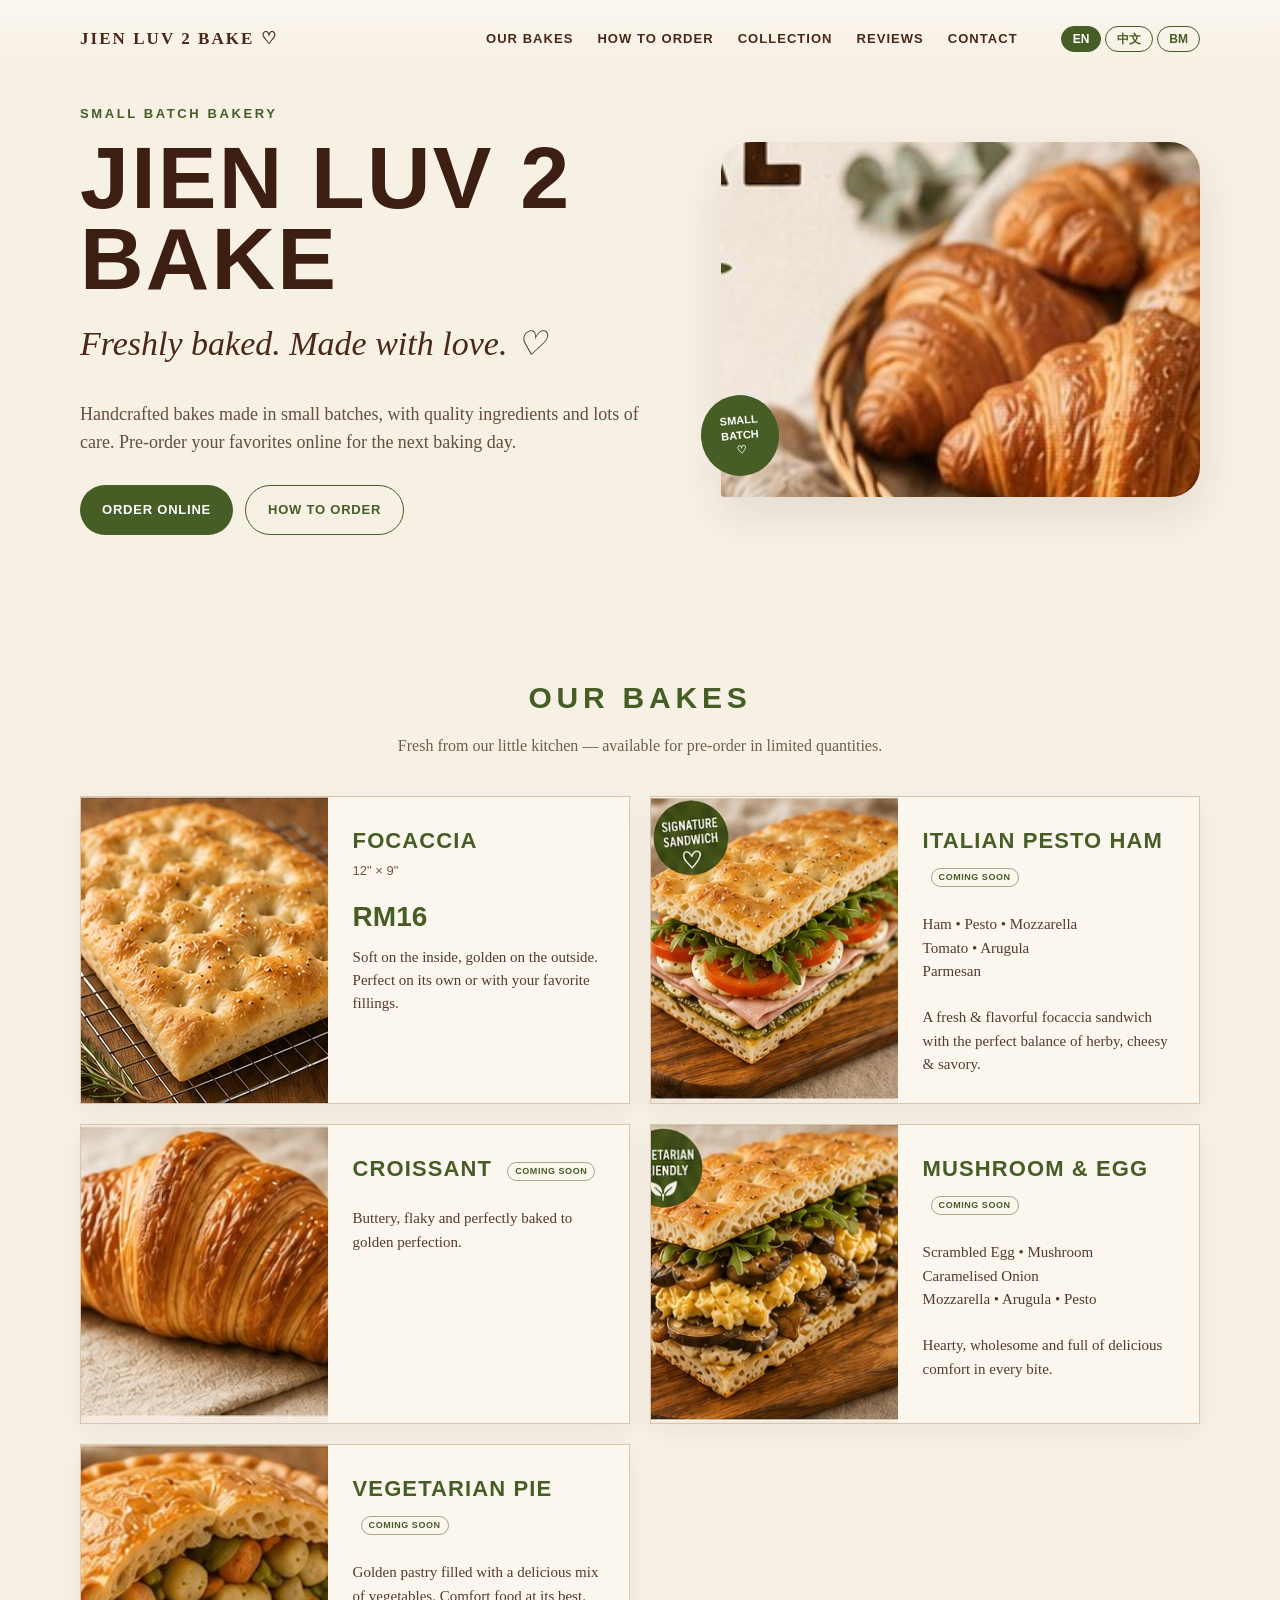
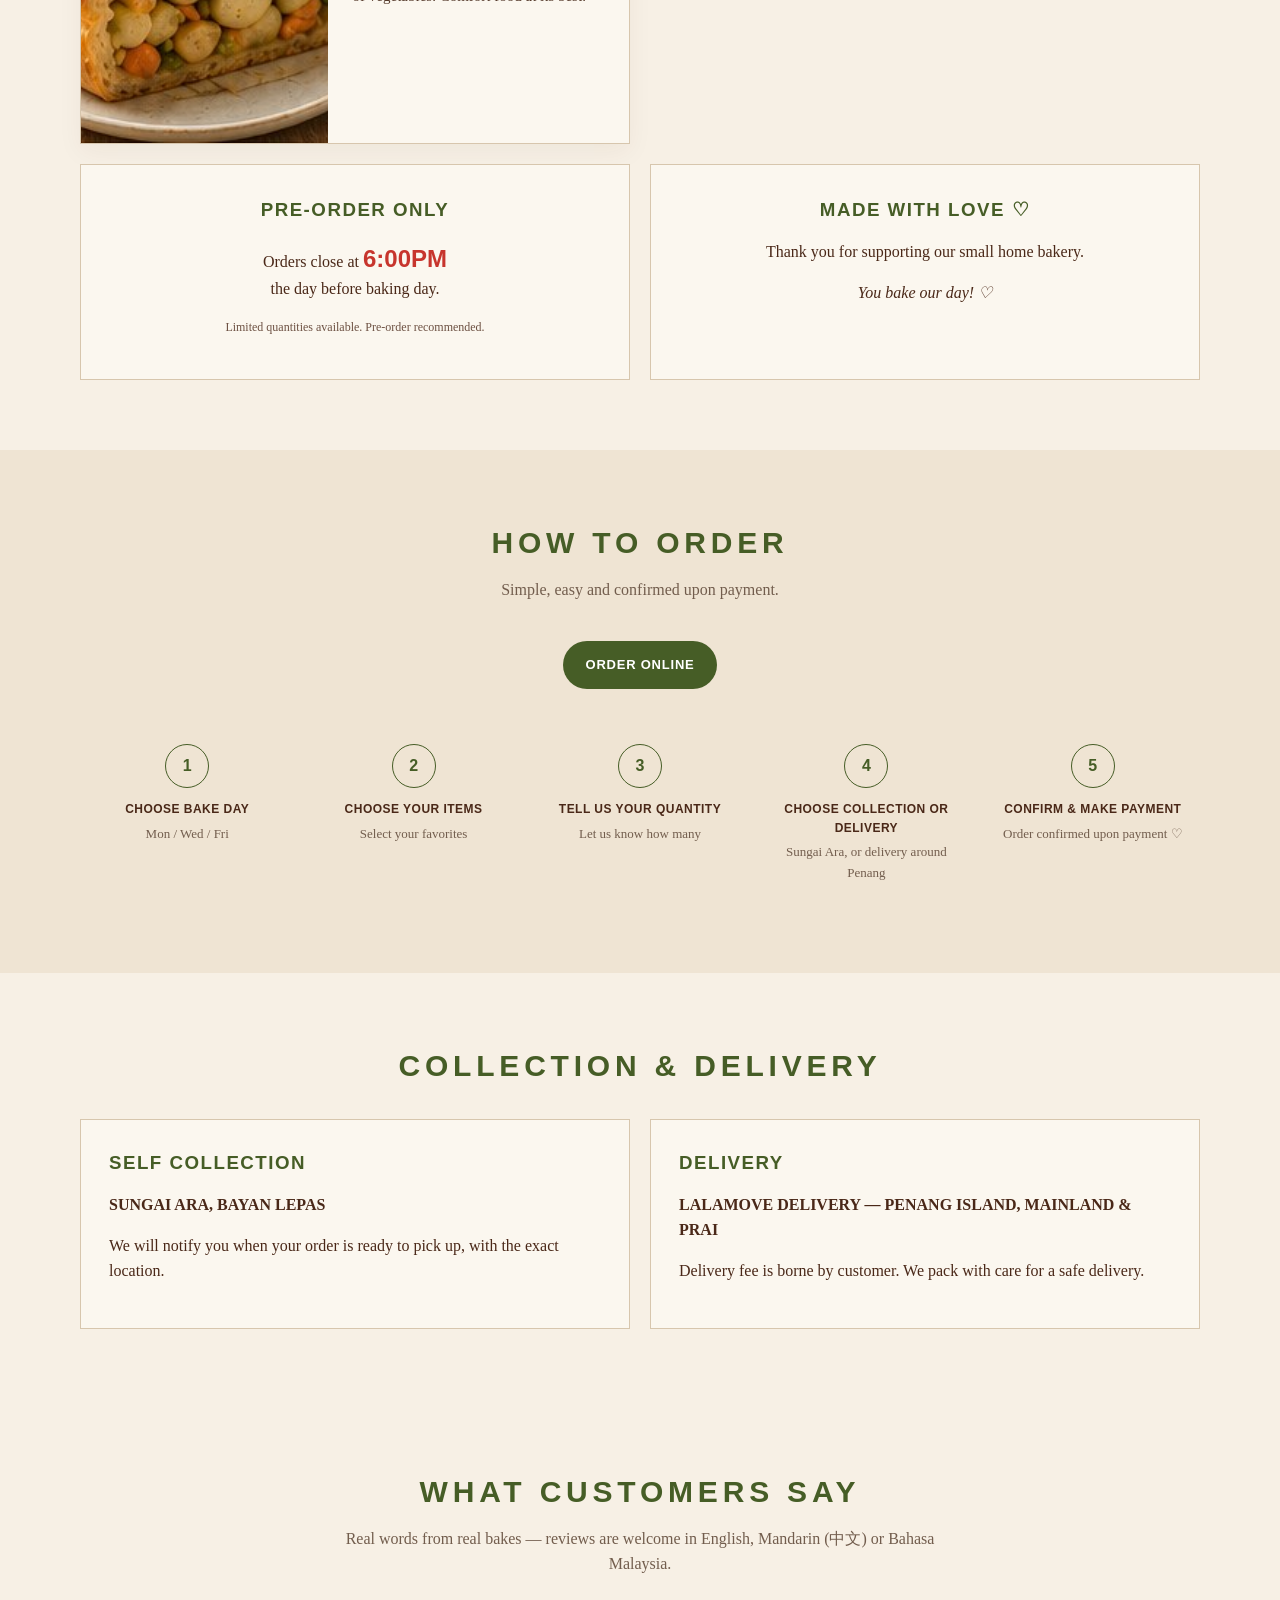
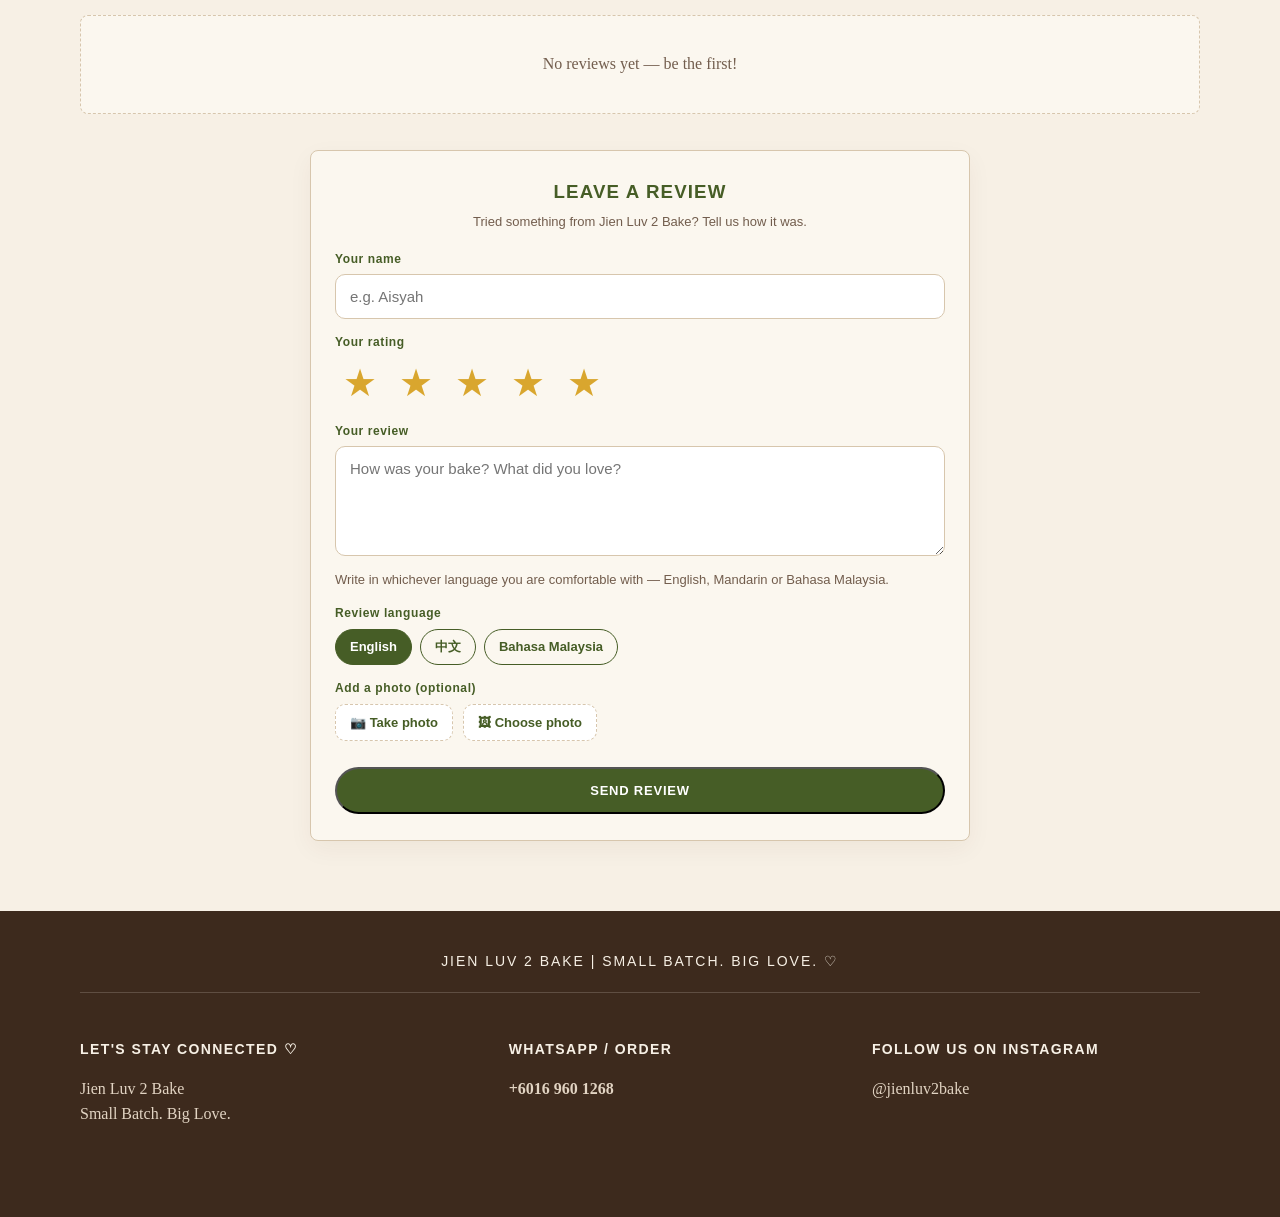
==== index.html @ 1a28c9bd "v538: the backoffice stays out of Google, and the homepage and shop are open to it 1. Her words deci" ====
<!doctype html>
<html lang="en">
<head>
<meta charset="utf-8">
<meta name="viewport" content="width=device-width, initial-scale=1">
<meta name="theme-color" content="#3f5721">
<title>Jien Luv 2 Bake — Small Batch Bakery</title>
<meta name="description" content="Jien Luv 2 Bake — freshly baked small-batch focaccia, sandwiches, croissants and vegetarian pies in Penang.">
<!-- ★★★ AND THIS PAGE IS DELIBERATELY FINDABLE (v538). ⚠️ Her words: __"i want to be ready for business in no
     time"__ — so nothing here may work against being found. ⭐ It is written out rather than left silent, so
     the decision is stated on the page instead of being whatever the browser happened to do. -->
<meta name="robots" content="index, follow">
<link rel="icon" href="data:image/svg+xml,<svg xmlns='http://www.w3.org/2000/svg' viewBox='0 0 16 16'><rect width='16' height='16' rx='3.5' fill='%23465d26'/><path fill='%23fbf7ef' d='M8 1.314C12.438-3.248 23.534 4.735 8 15-7.534 4.736 3.562-3.248 8 1.314'/></svg>">
<style>
:root {
  --cream:#f7f0e5; --paper:#fbf7ef; --green:#465d26; --green2:#5f713b;
  --brown:#4a2818; --muted:#725d4d; --line:#d7c6ad; --red:#c7352d;
  --shadow:0 18px 45px rgba(73,43,25,.10);
}
*{box-sizing:border-box}
html{scroll-behavior:smooth}
body{margin:0;background:var(--cream);color:var(--brown);font-family:Georgia,"Times New Roman",serif;line-height:1.55}
img{display:block;max-width:100%}
a{color:inherit}
.container{width:min(1120px,92vw);margin:auto}
header{padding:26px 0 10px;background:linear-gradient(180deg,#fbf7ef 0%,var(--cream) 100%)}
.nav{display:flex;align-items:center;justify-content:flex-start;gap:25px}
.brand{font-weight:800;letter-spacing:.12em;color:var(--brown);font-size:17px}
.navlinks{display:flex;gap:24px;margin-left:auto;font-family:Arial,sans-serif;font-size:13px;font-weight:700;letter-spacing:.08em}
.navlinks a{text-decoration:none}
.navlinks a:hover{color:var(--green)}
.lang-switch{display:flex;align-items:center;gap:4px;margin-left:18px;flex:none}
.lang-pill{border:1px solid var(--green);background:none;color:var(--green);font-family:Arial,sans-serif;font-size:12px;font-weight:800;border-radius:999px;padding:6px 11px;cursor:pointer;line-height:1}
.lang-pill.is-on{background:var(--green);color:#fff}
.hero{padding:42px 0 70px}
.hero-grid{display:grid;grid-template-columns:1.1fr .9fr;align-items:center;gap:55px}
.kicker{font-family:Arial,sans-serif;color:var(--green);font-weight:800;letter-spacing:.2em;font-size:13px}
h1{font-family:Arial,sans-serif;font-size:clamp(46px,7vw,88px);line-height:.92;letter-spacing:.025em;margin:14px 0 18px;color:#3c1f12}
.hero-script{font-style:italic;font-size:clamp(23px,3vw,34px);margin-bottom:30px}
.hero-copy{max-width:560px;font-size:18px;color:#654e40}
.ctas{display:flex;gap:12px;flex-wrap:wrap;margin-top:28px}
.btn{display:inline-flex;align-items:center;justify-content:center;padding:14px 22px;border-radius:999px;text-decoration:none;font-family:Arial,sans-serif;font-weight:800;font-size:13px;letter-spacing:.06em}
.btn-primary{background:var(--green);color:white}
.btn-secondary{border:1px solid var(--green);color:var(--green)}
.hero-photo{position:relative}
.hero-photo img{width:100%;border-radius:30px 30px 30px 4px;box-shadow:var(--shadow);aspect-ratio:1/1;object-fit:cover;object-position:center}
.hero-badge{position:absolute;left:-20px;bottom:22px;background:var(--green);color:#fff;padding:18px 20px;border-radius:50%;font-family:Arial,sans-serif;font-size:11px;font-weight:800;text-align:center;line-height:1.35;transform:rotate(-5deg)}
.section{padding:70px 0}
.section-title{text-align:center;margin:0 0 12px;font-family:Arial,sans-serif;letter-spacing:.16em;font-size:30px;color:var(--green)}
.section-sub{text-align:center;color:var(--muted);margin:0 auto 38px;max-width:620px}
.products{display:grid;grid-template-columns:repeat(2,1fr);gap:20px}
.product-card{display:grid;grid-template-columns:45% 55%;background:var(--paper);border:1px solid var(--line);box-shadow:0 8px 24px rgba(73,43,25,.05);min-height:300px}
.product-photo{overflow:hidden}
.product-photo img{width:100%;height:100%;object-fit:cover}
.product-info{padding:27px 25px}
.eyebrow{font-family:Arial,sans-serif;font-weight:900;letter-spacing:.05em;font-size:22px;color:var(--green)}
.size{font-family:Arial,sans-serif;font-size:13px;color:#7a563e;margin-top:3px}
.price{font-family:Arial,sans-serif;font-size:28px;font-weight:900;color:var(--green);margin:13px 0 8px}
.product-info p{margin:0;font-size:15px;color:#553a2b}
/* A bake that is only COMING SOON carries no price, and the 21px of air the price used to
   hold (13px above it, 8px below) went with it — so the name ran straight into the words.
   This puts it back, and only where there is no price: the focaccia card has .size and
   .price between the two, so the sibling rule never matches it. */
.eyebrow + p{margin-top:21px}
.feature{grid-column:1/-1}
.feature .product-card{grid-template-columns:50% 50%}
.notice-grid{display:grid;grid-template-columns:1fr 1fr;gap:20px;margin-top:20px}
.notice{background:var(--paper);border:1px solid var(--line);padding:30px;text-align:center}
.notice h3,.order h3{font-family:Arial,sans-serif;color:var(--green);letter-spacing:.08em;margin:0 0 10px}
.notice strong{font-family:Arial,sans-serif;color:var(--red);font-size:24px}
.order-section{background:#efe4d3}
.steps{display:grid;grid-template-columns:repeat(5,1fr);gap:12px;margin-top:35px}
.step{text-align:center;padding:20px 10px}
.step-num{width:44px;height:44px;border:1px solid var(--green);border-radius:50%;display:grid;place-items:center;margin:0 auto 12px;color:var(--green);font-family:Arial,sans-serif;font-weight:800}
.step h4{margin:0 0 5px;font-family:Arial,sans-serif;font-size:12px;letter-spacing:.04em}
.step p{font-size:13px;margin:0;color:var(--muted)}
.info-grid{display:grid;grid-template-columns:1fr 1fr;gap:20px;margin-top:30px}
.info-box{background:var(--paper);border:1px solid var(--line);padding:28px}
.info-box h3{font-family:Arial,sans-serif;color:var(--green);margin:0 0 8px;letter-spacing:.08em}
footer{background:#3d2a1d;color:#f7f0e5;padding:40px 0}
.footer-grid{display:grid;grid-template-columns:1.2fr 1fr 1fr;gap:35px;align-items:start}
footer h3{font-family:Arial,sans-serif;letter-spacing:.1em;font-size:14px}
footer p{color:#e2d4c3}
footer a{text-decoration:none}
.small{font-size:12px;opacity:.8}
/* The brand creed opens the footer, set apart from the contact columns below it
   by a hairline. Deliberately NOT .small like the developer credit: it is a sign
   -off, not fine print, and the two must not read as one block. */
.footer-cred{text-align:center;font-family:Arial,sans-serif;font-size:14px;letter-spacing:.14em;text-transform:uppercase;padding-bottom:20px;border-bottom:1px solid rgba(247,240,229,.18);margin-bottom:32px}
@media (max-width:800px){
  .navlinks{display:none}
  .lang-switch{margin-left:auto}
  .hero{padding-top:25px}
  .hero-grid,.products,.notice-grid,.info-grid,.footer-grid{grid-template-columns:1fr}
  .hero-photo{order:-1}
  .hero-photo img{aspect-ratio:16/10}
  .footer-cred{font-size:12px;letter-spacing:.1em}
  .product-card,.feature .product-card{grid-template-columns:1fr}
  .product-photo{height:260px}
  .steps{grid-template-columns:1fr 1fr}
}
@media (max-width:500px){
  .container{width:min(94vw,1120px)}
  .hero{padding-bottom:45px}
  .section{padding:48px 0}
  h1{font-size:44px}
  .hero-copy{font-size:16px}
  .steps{grid-template-columns:1fr}
  .product-info{padding:22px}
}
.eyebrow .soon{display:inline-block;margin-left:8px;vertical-align:2px;font-family:Arial,sans-serif;font-size:9px;font-weight:800;letter-spacing:.06em;color:#465d26;border:1px solid rgba(70,93,38,.5);border-radius:999px;padding:2px 7px;line-height:1.4}
/* ── Reviews — "What customers say" ────────────────────────── */
.review-cards{display:flex;flex-direction:column;gap:20px}
.review-none{text-align:center;color:var(--muted);border:1px dashed var(--line);background:var(--paper);border-radius:8px;padding:36px 16px;margin:0}
/* Carousel — one published review at a time, animated */
.r-slider{position:relative;width:100%}
.r-stage{overflow:hidden}
.r-track{display:flex;transition:transform .5s ease}
.r-slide{flex:0 0 100%;min-width:100%;display:flex;align-items:stretch}
.r-slide .review-card{flex:1}
.r-nav{display:flex;align-items:center;justify-content:center;gap:16px;margin-top:18px}
.r-btn{width:40px;height:40px;border-radius:50%;border:1px solid var(--green);background:var(--paper);color:var(--green);font-size:20px;line-height:1;cursor:pointer;font-family:Arial,sans-serif;padding:0}
.r-btn:hover{background:var(--green);color:#fff}
.r-dots{display:flex;gap:8px}
.r-dot{width:10px;height:10px;border-radius:50%;border:none;background:#d6c09e;padding:0;cursor:pointer}
.r-dot.is-on{background:var(--green)}
.r-live{border:0;clip:rect(0 0 0 0);height:1px;margin:-1px;overflow:hidden;padding:0;position:absolute;width:1px}
.review-card{background:var(--paper);border:1px solid var(--line);border-radius:8px;padding:22px 20px;box-shadow:0 8px 24px rgba(73,43,25,.05);display:flex;flex-direction:column}
.review-card-photo{display:block;max-width:100%;max-height:340px;width:auto;height:auto;margin:0 auto 14px;border-radius:8px}
.review-card-stars{color:#d9a62e;font-family:Arial,sans-serif;font-size:21px;letter-spacing:4px;line-height:1.2}
.review-card-msg{margin:10px 0 0;font-size:15px;color:#553a2b;white-space:pre-wrap}
.review-card-name{margin:14px 0 0;font-family:Arial,sans-serif;font-size:13px;font-weight:700;color:var(--green);letter-spacing:.03em}
.review-card-meta{font-family:Arial,sans-serif;font-size:12px;color:var(--muted);margin:2px 0 0}
.review-form{background:var(--paper);border:1px solid var(--line);border-radius:8px;box-shadow:0 8px 24px rgba(73,43,25,.05);padding:26px 24px;margin:36px auto 0;max-width:660px}
.review-form h3{font-family:Arial,sans-serif;color:var(--green);letter-spacing:.06em;margin:0 0 6px;text-align:center}
.review-note{font-family:Arial,sans-serif;font-size:13px;color:var(--muted);margin:0 0 18px;text-align:center}
.review-form .flabel{display:block;font-family:Arial,sans-serif;font-size:12px;font-weight:700;letter-spacing:.05em;color:var(--green);margin:14px 0 6px}
.field-input{width:100%;border:1px solid var(--line);border-radius:10px;padding:13px 14px;font-family:Arial,sans-serif;font-size:15px;background:#fff;color:var(--brown)}
textarea.field-input{resize:vertical;min-height:110px}
.rv-stars{display:flex;gap:6px}
.rv-stars button{font-size:38px;line-height:1;width:50px;height:50px;border:none;background:none;color:#e0cba6;cursor:pointer;padding:0}
.rv-stars button.is-on{color:#d9a62e}
.rv-langs{display:flex;flex-wrap:wrap;gap:8px}
.rv-lang{border:1px solid var(--green);background:none;color:var(--green);font-family:Arial,sans-serif;font-size:13px;font-weight:700;border-radius:999px;padding:8px 14px;cursor:pointer}
.rv-lang.is-on{background:var(--green);color:#fff}
.rv-photo-row{display:flex;align-items:center;gap:10px;flex-wrap:wrap}
.rv-photo-btn{border:1px dashed var(--line);background:#fff;color:var(--green);font-family:Arial,sans-serif;font-size:13px;font-weight:700;border-radius:10px;padding:10px 14px;cursor:pointer}
.rv-preview-img{width:96px;height:96px;object-fit:cover;border-radius:8px;border:1px solid var(--line)}
.rv-error{color:var(--red);font-size:13px;margin:10px 0 0}
.review-form .btn{width:100%;margin-top:16px}
.review-thanks{background:#efe7d8;border:1px solid var(--green);color:var(--green);border-radius:10px;text-align:center;padding:18px;font-family:Arial,sans-serif;font-size:15px;margin:36px auto 0;max-width:660px}
@media (max-width:800px){
  .rv-stars{justify-content:center}
}
</style>
<script>
// Invisible migration helper. The backoffice used to be served from the site
// root, and its old service worker may still be sitting on a phone — caching
// the whole site and answering a failed script request with a web page, which
// is what made these language buttons stop responding. Asking the browser to
// re-check that root worker makes it fetch the current /sw.js, which clears the
// leftovers and removes itself. /admin/ keeps its own cache either way.
if ("serviceWorker" in navigator) {
  navigator.serviceWorker.getRegistrations().then(function (regs) {
    regs.forEach(function (r) {
      if (r.scope !== location.origin + "/") return;
      var check = r.update ? r.update() : Promise.reject();
      check.catch(function () { return r.unregister(); });
    });
    if (window.caches) caches.keys().then(function (keys) {
      return Promise.all(keys.filter(function (k) { return k === "bakeadmin-v1"; })
        .map(function (k) { return caches.delete(k); }));
    });
  });
}
</script>
</head>
<body>
<header>
  <div class="container nav">
    <div class="brand">JIEN LUV 2 BAKE ♡</div>
    <nav class="navlinks">
      <a href="#bakes" data-i18n="navBakes">OUR BAKES</a>
      <a href="#order" data-i18n="navOrder">HOW TO ORDER</a>
      <a href="#collection" data-i18n="navCollection">COLLECTION</a>
      <a href="#reviews" data-i18n="navReviews">REVIEWS</a>
      <a href="#contact" data-i18n="navContact">CONTACT</a>
    </nav>
    <div class="lang-switch" id="lang-switch" role="group" aria-label="Site language">
      <button type="button" class="lang-pill is-on" data-lang="en">EN</button>
      <button type="button" class="lang-pill" data-lang="zh">中文</button>
      <button type="button" class="lang-pill" data-lang="ms">BM</button>
    </div>
  </div>
</header>

<main>
<section class="hero">
  <div class="container hero-grid">
    <div>
      <div class="kicker" data-i18n="heroKicker">SMALL BATCH BAKERY</div>
      <h1>JIEN LUV 2 BAKE</h1>
      <div class="hero-script" data-i18n="heroScript">Freshly baked. Made with love. ♡</div>
      <p class="hero-copy" data-i18n="heroCopy">Handcrafted bakes made in small batches, with quality ingredients and lots of care. Pre-order your favorites online for the next baking day.</p>
      <div class="ctas">
        <a class="btn btn-primary" href="/store/" target="_blank" rel="noopener" data-i18n="ctaOrder">ORDER ONLINE</a>
        <a class="btn btn-secondary" href="#order" data-i18n="navOrder">HOW TO ORDER</a>
      </div>
    </div>
    <div class="hero-photo">
      <img src="img/hero.jpg" width="239" height="355" decoding="async" alt="Freshly baked croissants">
      <div class="hero-badge">SMALL<br>BATCH<br>♡</div>
    </div>
  </div>
</section>

<section class="section" id="bakes">
  <div class="container">
    <h2 class="section-title" data-i18n="bakesTitle">OUR BAKES</h2>
    <p class="section-sub" data-i18n="bakesSub">Fresh from our little kitchen — available for pre-order in limited quantities.</p>
    <div class="products">
      
      <article class="product-card">
        <div class="product-photo"><img src="img/focaccia.jpg" width="280" height="306" loading="lazy" decoding="async" alt="FOCACCIA"></div>
        <div class="product-info">
          <div class="eyebrow"><span data-i18n="p1Name">FOCACCIA</span></div>
          <div class="size" data-i18n="p1Size">12" × 9"</div>
          <div class="price">RM16</div>
          <p data-i18n="p1Desc">Soft on the inside, golden on the outside. Perfect on its own or with your favorite fillings.</p>
        </div>
      </article>
    
      
      <article class="product-card">
        <div class="product-photo"><img src="img/italian-pesto-ham.jpg" width="302" height="347" loading="lazy" decoding="async" alt="ITALIAN PESTO HAM"></div>
        <div class="product-info">
          <div class="eyebrow"><span data-i18n="p2Name">ITALIAN PESTO HAM</span> <span class="soon" data-i18n="soon">COMING SOON</span></div>

          <p data-i18n-html="p2Desc">Ham • Pesto • Mozzarella<br>Tomato • Arugula<br>Parmesan<br><br>A fresh &amp; flavorful focaccia sandwich with the perfect balance of herby, cheesy &amp; savory.</p>
        </div>
      </article>
    
      
      <article class="product-card">
        <div class="product-photo"><img src="img/croissant.jpg" width="281" height="227" loading="lazy" decoding="async" alt="CROISSANT"></div>
        <div class="product-info">
          <div class="eyebrow"><span data-i18n="p3Name">CROISSANT</span> <span class="soon" data-i18n="soon">COMING SOON</span></div>

          <p data-i18n="p3Desc">Buttery, flaky and perfectly baked to golden perfection.</p>
        </div>
      </article>
    
      
      <article class="product-card">
        <div class="product-photo"><img src="img/mushroom-egg.jpg" width="302" height="291" loading="lazy" decoding="async" alt="MUSHROOM &amp; EGG"></div>
        <div class="product-info">
          <div class="eyebrow"><span data-i18n="p4Name">MUSHROOM &amp; EGG</span> <span class="soon" data-i18n="soon">COMING SOON</span></div>

          <p data-i18n-html="p4Desc">Scrambled Egg • Mushroom<br>Caramelised Onion<br>Mozzarella • Arugula • Pesto<br><br>Hearty, wholesome and full of delicious comfort in every bite.</p>
        </div>
      </article>
    
      
      <article class="product-card">
        <div class="product-photo"><img src="img/vegetarian-pie.jpg" width="280" height="204" loading="lazy" decoding="async" alt="VEGETARIAN PIE"></div>
        <div class="product-info">
          <div class="eyebrow"><span data-i18n="p5Name">VEGETARIAN PIE</span> <span class="soon" data-i18n="soon">COMING SOON</span></div>

          <p data-i18n="p5Desc">Golden pastry filled with a delicious mix of vegetables. Comfort food at its best.</p>
        </div>
      </article>
    
    </div>
    <div class="notice-grid">
      <div class="notice">
        <h3 data-i18n="n1Title">PRE-ORDER ONLY</h3>
        <p data-i18n-html="n1Line">Orders close at <strong>6:00PM</strong><br>the day before baking day.</p>
        <p class="small" data-i18n="n1Small">Limited quantities available. Pre-order recommended.</p>
      </div>
      <div class="notice">
        <h3 data-i18n="n2Title">MADE WITH LOVE ♡</h3>
        <p data-i18n="n2Line">Thank you for supporting our small home bakery.</p>
        <p><em data-i18n="n2Em">You bake our day! ♡</em></p>
      </div>
    </div>
  </div>
</section>

<section class="section order-section" id="order">
  <div class="container">
    <h2 class="section-title" data-i18n="oTitle">HOW TO ORDER</h2>
    <p class="section-sub" data-i18n="oSub">Simple, easy and confirmed upon payment.</p>
    <div style="text-align:center;margin:0 0 20px">
      <a class="btn btn-primary" href="/store/" target="_blank" rel="noopener" data-i18n="ctaOrder">ORDER ONLINE</a>
    </div>
    <div class="steps">
      <div class="step"><div class="step-num">1</div><h4 data-i18n="s1t">CHOOSE BAKE DAY</h4><p data-i18n="s1d">Mon / Wed / Fri</p></div>
      <div class="step"><div class="step-num">2</div><h4 data-i18n="s2t">CHOOSE YOUR ITEMS</h4><p data-i18n="s2d">Select your favorites</p></div>
      <div class="step"><div class="step-num">3</div><h4 data-i18n="s3t">TELL US YOUR QUANTITY</h4><p data-i18n="s3d">Let us know how many</p></div>
      <div class="step"><div class="step-num">4</div><h4 data-i18n="s4t">CHOOSE COLLECTION OR DELIVERY</h4><p data-i18n="s4d">Sungai Ara, or delivery around Penang</p></div>
      <div class="step"><div class="step-num">5</div><h4 data-i18n="s5t">CONFIRM & MAKE PAYMENT</h4><p data-i18n="s5d">Order confirmed upon payment ♡</p></div>
    </div>
  </div>
</section>

<section class="section" id="collection">
  <div class="container">
    <h2 class="section-title" data-i18n="iTitle">COLLECTION & DELIVERY</h2>
    <div class="info-grid">
      <div class="info-box">
        <h3 data-i18n="selfTitle">SELF COLLECTION</h3>
        <p><strong>SUNGAI ARA, BAYAN LEPAS</strong></p>
        <p data-i18n="selfBody">We will notify you when your order is ready to pick up, with the exact location.</p>
      </div>
      <div class="info-box">
        <h3 data-i18n="deliTitle">DELIVERY</h3>
        <p><strong data-i18n="deliArea">LALAMOVE DELIVERY — PENANG ISLAND, MAINLAND & PRAI</strong></p>
        <p data-i18n="deliBody">Delivery fee is borne by customer. We pack with care for a safe delivery.</p>
      </div>
    </div>
  </div>
</section>

<section class="section" id="reviews">
  <div class="container">
    <h2 class="section-title" data-i18n="rvTitle">WHAT CUSTOMERS SAY</h2>
    <p class="section-sub" data-i18n="rvSub">Real words from real bakes — reviews are welcome in English, Mandarin (中文) or Bahasa Malaysia.</p>
    <div class="review-cards" id="review-grid"></div>

    <form class="review-form" id="review-form" novalidate>
      <h3 data-i18n="rvFormTitle">LEAVE A REVIEW</h3>
      <p class="review-note" data-i18n="rvNote">Tried something from Jien Luv 2 Bake? Tell us how it was.</p>

      <label class="flabel" for="rv-name" data-i18n="nameLabel">Your name</label>
      <input class="field-input" id="rv-name" name="name" type="text" maxlength="60" autocomplete="name" placeholder="e.g. Aisyah" data-i18n-ph="namePh">

      <label class="flabel" for="rv-stars" data-i18n="ratingLabel">Your rating</label>
      <div class="rv-stars" id="rv-stars" role="group" aria-label="Star rating, 1 to 5" data-i18n-aria="rvStarsAria">
        <button type="button" data-val="1" aria-label="1 star" data-i18n-aria="rvStar1">★</button>
        <button type="button" data-val="2" aria-label="2 stars" data-i18n-aria="rvStar2">★</button>
        <button type="button" data-val="3" aria-label="3 stars" data-i18n-aria="rvStar3">★</button>
        <button type="button" data-val="4" aria-label="4 stars" data-i18n-aria="rvStar4">★</button>
        <button type="button" data-val="5" aria-label="5 stars" data-i18n-aria="rvStar5">★</button>
      </div>

      <label class="flabel" for="rv-message" data-i18n="msgLabel">Your review</label>
      <textarea class="field-input" id="rv-message" name="message" maxlength="400" rows="4" placeholder="How was your bake? What did you love?" data-i18n-ph="msgPh"></textarea>
      <p class="review-note" style="text-align:left;margin:6px 0 0" data-i18n="msgNote">Write in whichever language you are comfortable with — English, Mandarin or Bahasa Malaysia.</p>

      <label class="flabel" for="rv-langs" data-i18n="langLabel">Review language</label>
      <div class="rv-langs" id="rv-langs">
        <button type="button" class="rv-lang is-on" data-lang="en">English</button>
        <button type="button" class="rv-lang" data-lang="zh">中文</button>
        <button type="button" class="rv-lang" data-lang="ms">Bahasa Malaysia</button>
      </div>

      <label class="flabel" for="rv-photo-take" data-i18n="photoLabel">Add a photo (optional)</label>
      <div class="rv-photo-row">
        <button type="button" class="rv-photo-btn" id="rv-photo-take">📷 <span data-i18n="photoTake">Take photo</span></button>
        <button type="button" class="rv-photo-btn" id="rv-photo-choose">🖼 <span data-i18n="photoChoose">Choose photo</span></button>
        <div id="rv-photo-preview"></div>
      </div>
      <input type="file" id="rv-photo-camera" accept="image/*" capture="environment" hidden>
      <input type="file" id="rv-photo-gallery" accept="image/jpeg,image/png,image/webp,image/gif" hidden>

      <p class="rv-error" id="rv-error" role="alert"></p>
      <button type="submit" class="btn btn-primary" id="rv-submit" data-i18n="rvSubmit">SEND REVIEW</button>
    </form>

    <div class="review-thanks" id="review-thanks" hidden></div>
  </div>
</section>
</main>

<footer id="contact">
  <div class="container footer-cred" data-i18n="fCreed">Jien Luv 2 Bake | Small Batch. Big Love. ♡</div>
  <div class="container footer-grid">
    <div>
      <h3 data-i18n="fConnectTitle">LET'S STAY CONNECTED ♡</h3>
      <p data-i18n-html="fTag">Jien Luv 2 Bake<br>Small Batch. Big Love.</p>
    </div>
    <div>
      <h3 data-i18n="fWhatsappTitle">WHATSAPP / ORDER</h3>
      <p><a href="https://wa.me/60169601268" target="_blank" rel="noopener"><strong>+6016 960 1268</strong></a></p>
    </div>
    <div>
      <h3 data-i18n="fInstaTitle">FOLLOW US ON INSTAGRAM</h3>
      <p><a href="https://instagram.com/jienluv2bake" target="_blank" rel="noopener">@jienluv2bake</a></p>
    </div>
  </div>
  <div class="container small" id="dev-line" style="margin-top:34px;text-align:center"></div>
</footer>
<script type="module" src="home.js"></script>
<script type="module" src="reviews.js"></script>
</body>
</html>
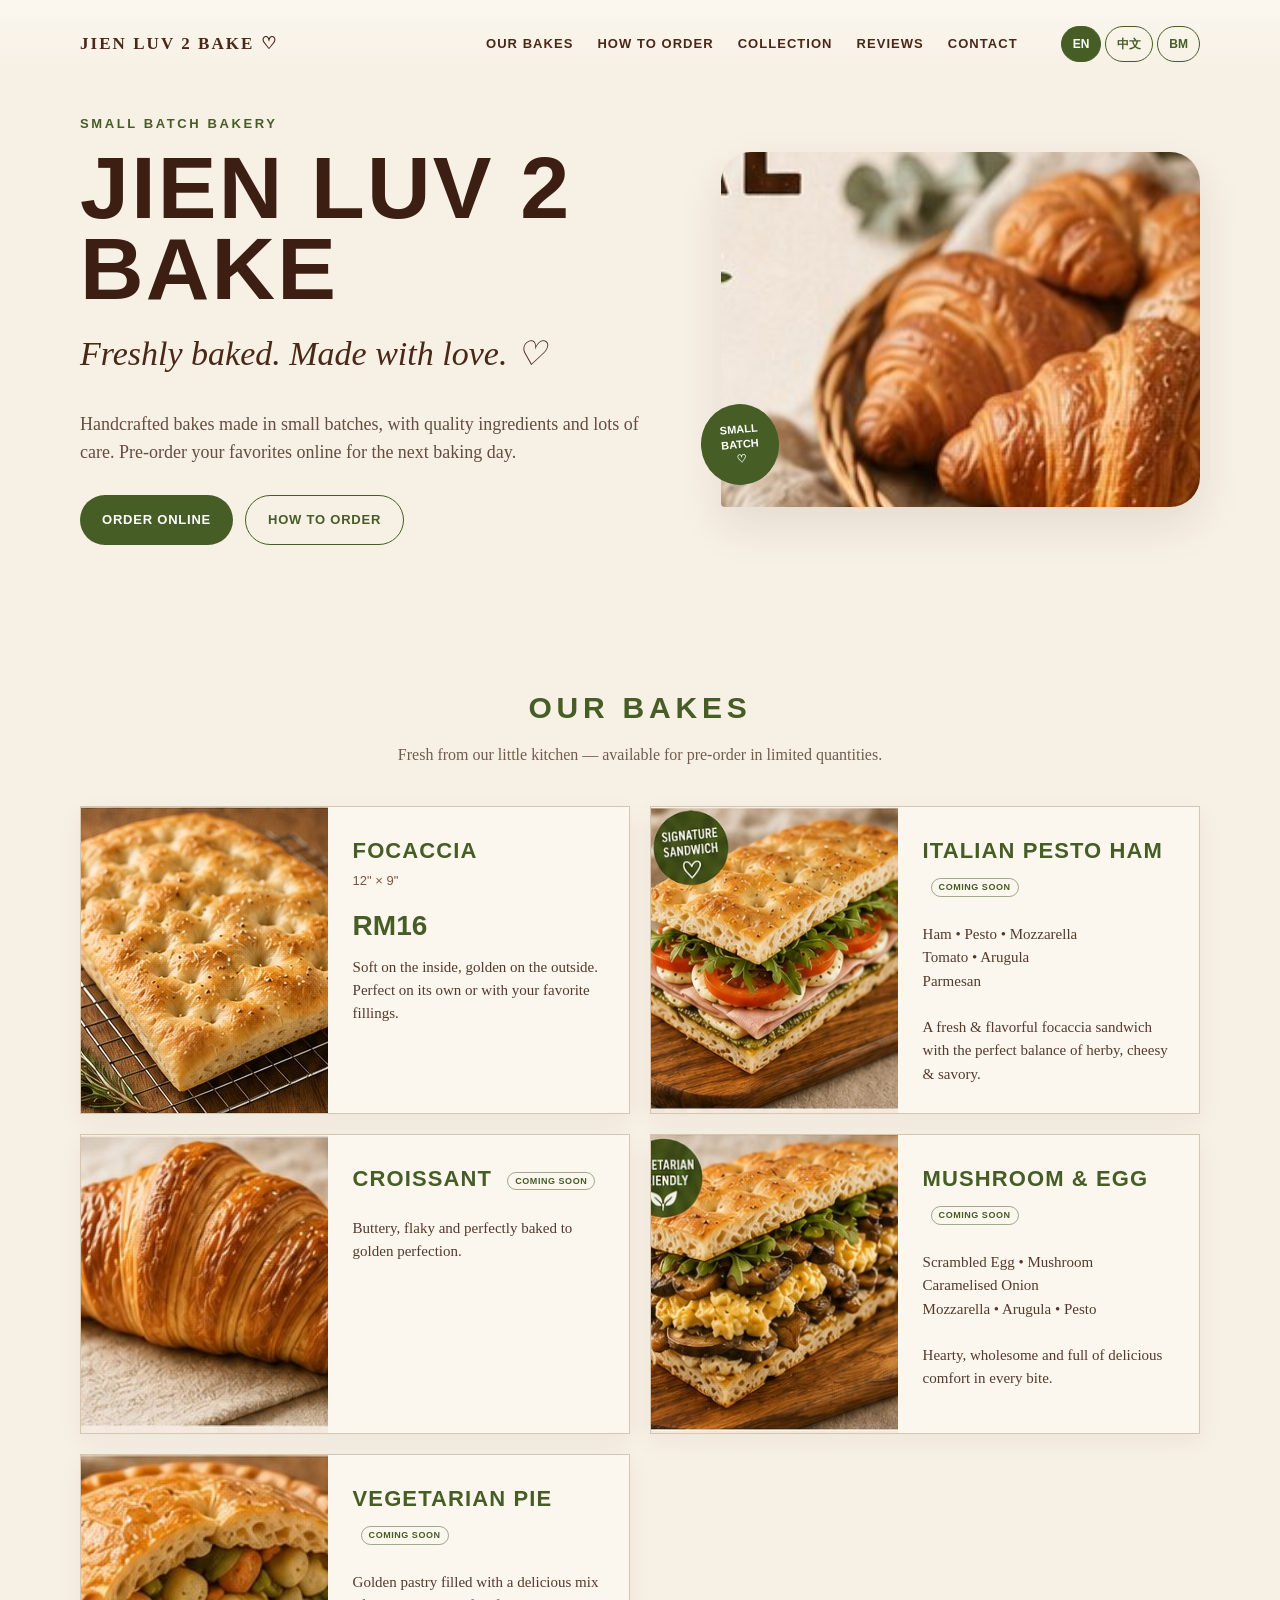
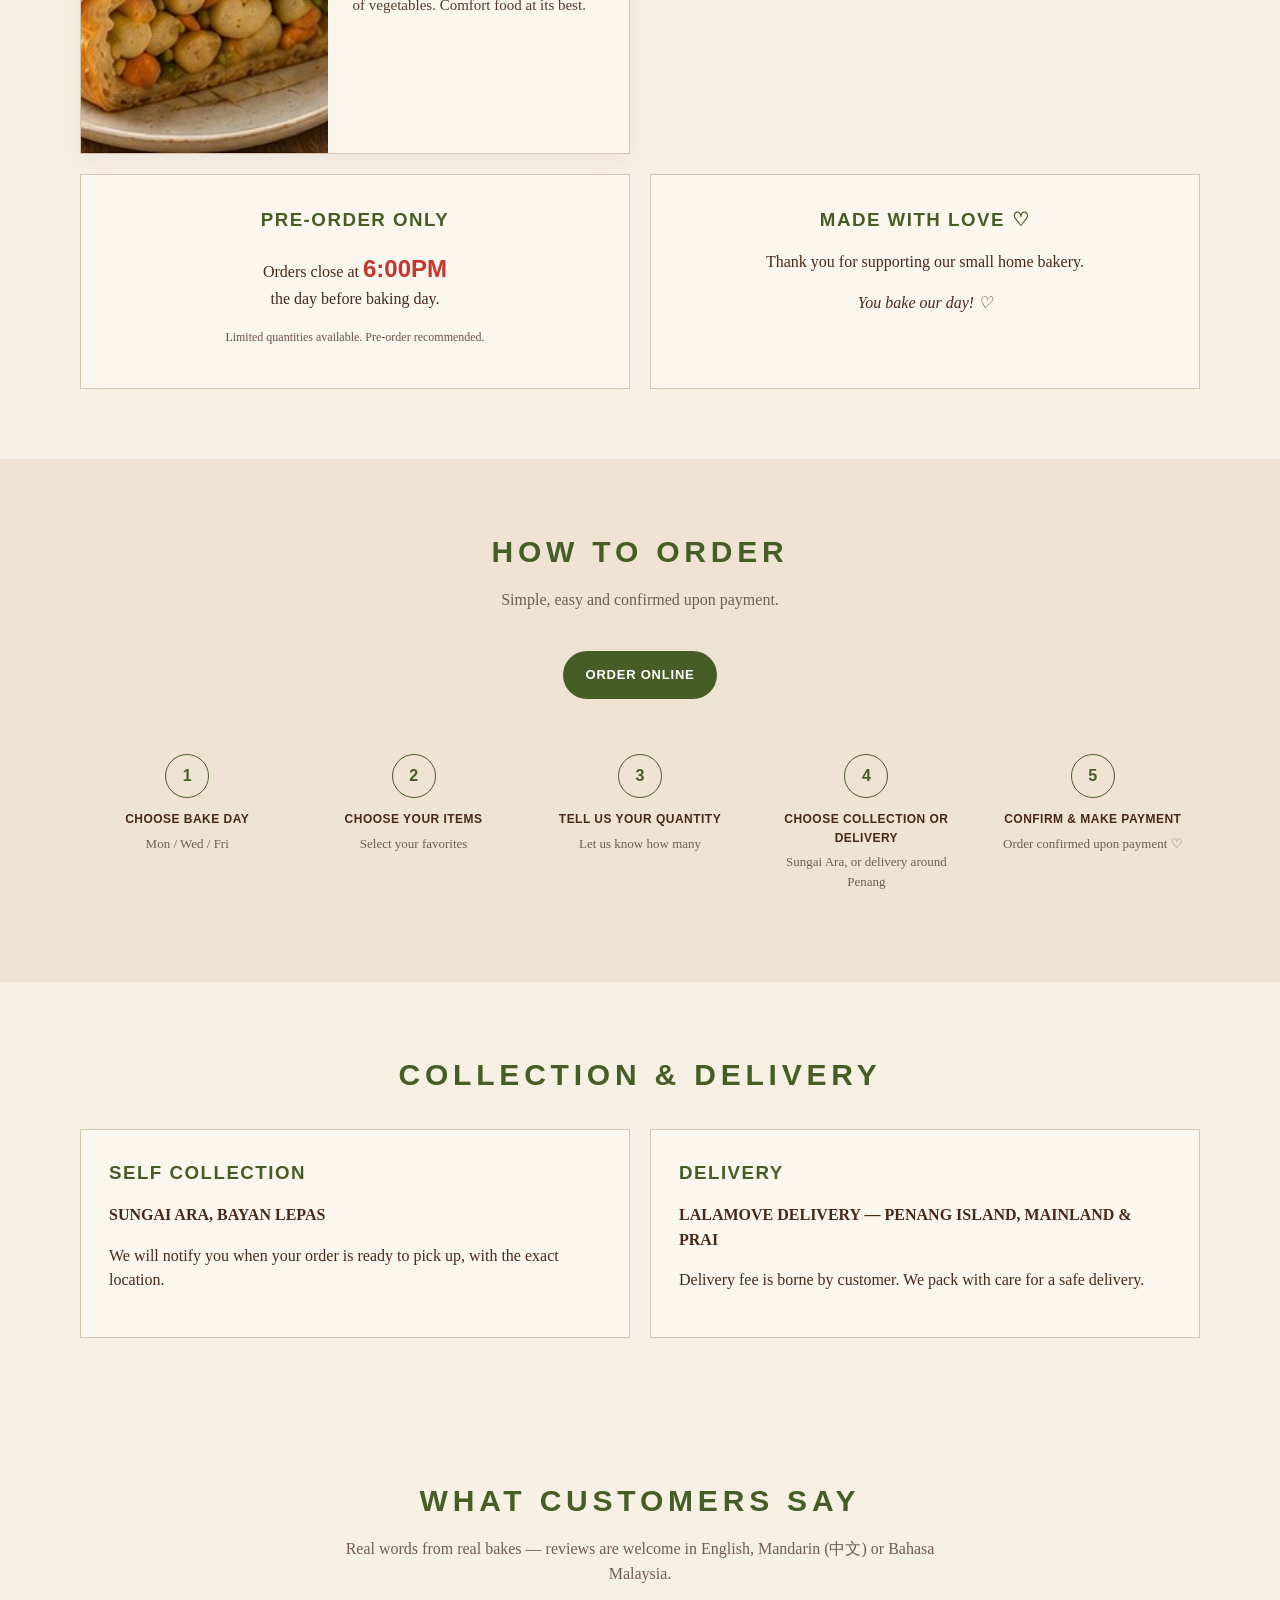
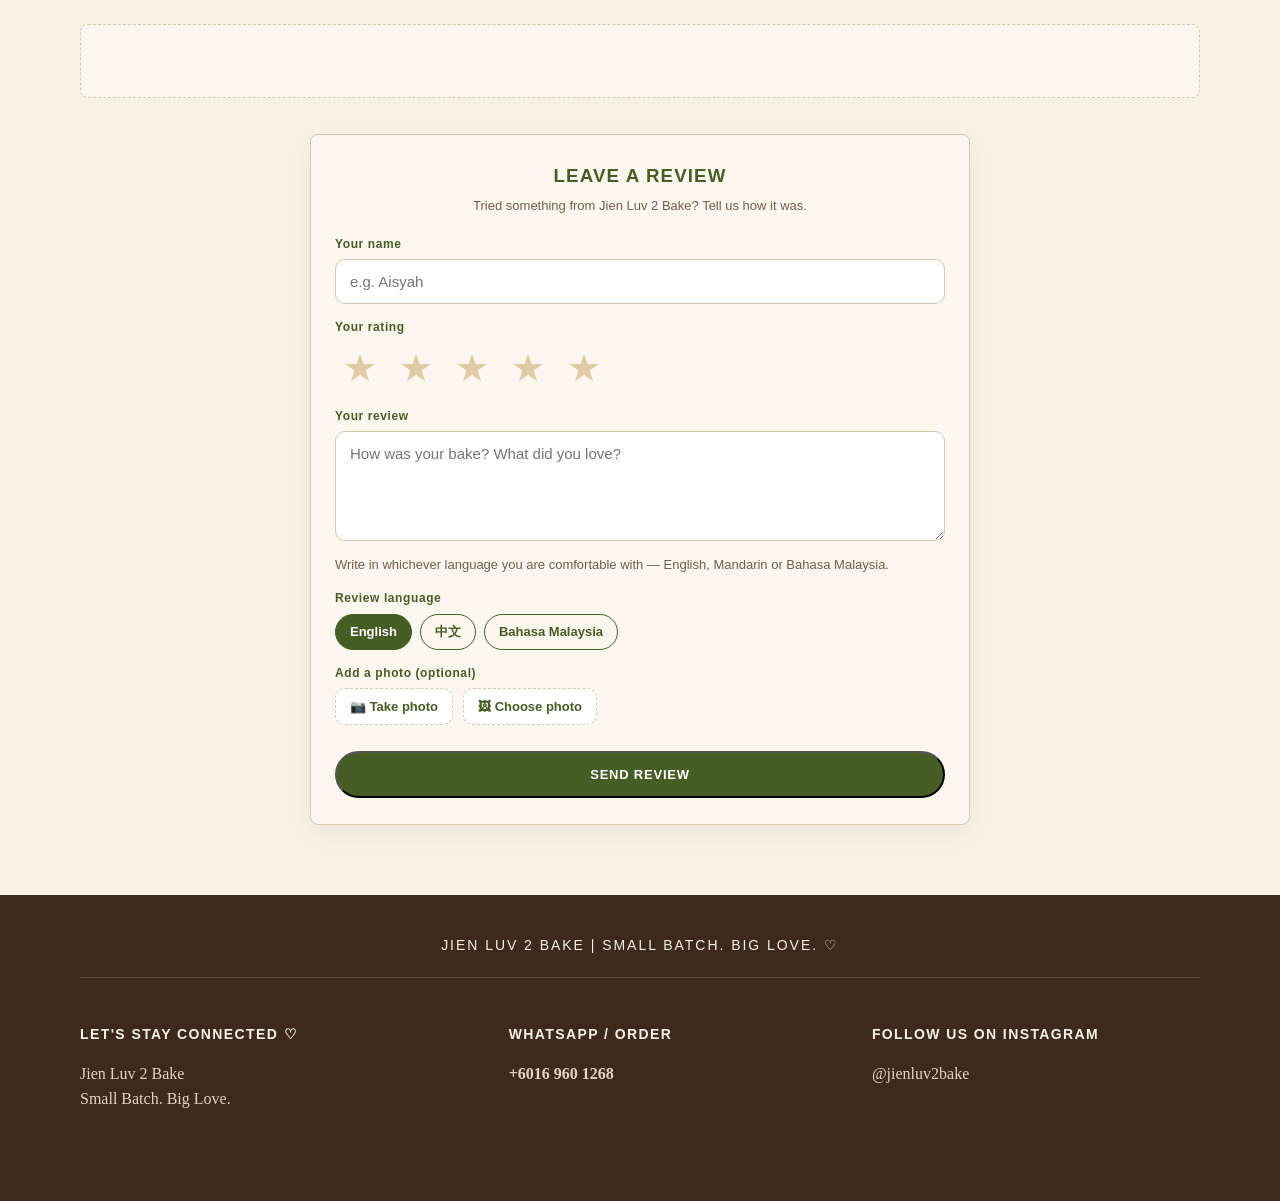
==== commit 9e60557a: "v565: the shop that could take an order nobody can confirm - and eleven faults in the other guides 1" ====
--- a/index.html
+++ b/index.html
@@ -30,7 +30,7 @@
 .navlinks a{text-decoration:none}
 .navlinks a:hover{color:var(--green)}
 .lang-switch{display:flex;align-items:center;gap:4px;margin-left:18px;flex:none}
-.lang-pill{border:1px solid var(--green);background:none;color:var(--green);font-family:Arial,sans-serif;font-size:12px;font-weight:800;border-radius:999px;padding:6px 11px;cursor:pointer;line-height:1}
+.lang-pill{border:1px solid var(--green);background:none;color:var(--green);font-family:Arial,sans-serif;font-size:12px;font-weight:800;border-radius:999px;padding:6px 11px;cursor:pointer;line-height:1;min-height:36px;display:inline-flex;align-items:center}
 .lang-pill.is-on{background:var(--green);color:#fff}
 .hero{padding:42px 0 70px}
 .hero-grid{display:grid;grid-template-columns:1.1fr .9fr;align-items:center;gap:55px}
@@ -94,6 +94,8 @@
   .hero-grid,.products,.notice-grid,.info-grid,.footer-grid{grid-template-columns:1fr}
   .hero-photo{order:-1}
   .hero-photo img{aspect-ratio:16/10}
+  /* ⚠️⚠️ MATURED: the badge hung 20px outside the photo, and the photo spans a 94vw container — at 375px that put its left edge at about -9px (about -12px once the -5deg rotation is added), so the HOMEPAGE SCROLLED SIDEWAYS. On a phone it now sits inside. */
+  .hero-badge{left:10px;bottom:14px}
   .footer-cred{font-size:12px;letter-spacing:.1em}
   .product-card,.feature .product-card{grid-template-columns:1fr}
   .product-photo{height:260px}
@@ -122,8 +124,12 @@
 .r-btn{width:40px;height:40px;border-radius:50%;border:1px solid var(--green);background:var(--paper);color:var(--green);font-size:20px;line-height:1;cursor:pointer;font-family:Arial,sans-serif;padding:0}
 .r-btn:hover{background:var(--green);color:#fff}
 .r-dots{display:flex;gap:8px}
-.r-dot{width:10px;height:10px;border-radius:50%;border:none;background:#d6c09e;padding:0;cursor:pointer}
-.r-dot.is-on{background:var(--green)}
+/* ⚠️ A 10px dot is a 10px tap target. The BUTTON is 36px and the dot is drawn inside it, so the
+   look is unchanged and the target meets the app's own 36px floor. */
+.r-dot{width:36px;height:36px;border:none;background:transparent;padding:0;cursor:pointer;position:relative;border-radius:50%}
+.r-dot::after{content:"";position:absolute;inset:13px;border-radius:50%;background:#d6c09e}
+.r-dot.is-on::after{background:var(--green)}
+
 .r-live{border:0;clip:rect(0 0 0 0);height:1px;margin:-1px;overflow:hidden;padding:0;position:absolute;width:1px}
 .review-card{background:var(--paper);border:1px solid var(--line);border-radius:8px;padding:22px 20px;box-shadow:0 8px 24px rgba(73,43,25,.05);display:flex;flex-direction:column}
 .review-card-photo{display:block;max-width:100%;max-height:340px;width:auto;height:auto;margin:0 auto 14px;border-radius:8px}
@@ -186,7 +192,7 @@
       <a href="#reviews" data-i18n="navReviews">REVIEWS</a>
       <a href="#contact" data-i18n="navContact">CONTACT</a>
     </nav>
-    <div class="lang-switch" id="lang-switch" role="group" aria-label="Site language">
+    <div class="lang-switch" id="lang-switch" role="group" aria-label="Site language" data-i18n-aria="langAria">
       <button type="button" class="lang-pill is-on" data-lang="en">EN</button>
       <button type="button" class="lang-pill" data-lang="zh">中文</button>
       <button type="button" class="lang-pill" data-lang="ms">BM</button>
@@ -381,7 +387,7 @@
     </div>
     <div>
       <h3 data-i18n="fWhatsappTitle">WHATSAPP / ORDER</h3>
-      <p><a href="https://wa.me/60169601268" target="_blank" rel="noopener"><strong>+6016 960 1268</strong></a></p>
+      <p><a id="footer-wa" href="https://wa.me/60169601268" target="_blank" rel="noopener"><strong>+6016 960 1268</strong></a></p>
     </div>
     <div>
       <h3 data-i18n="fInstaTitle">FOLLOW US ON INSTAGRAM</h3>
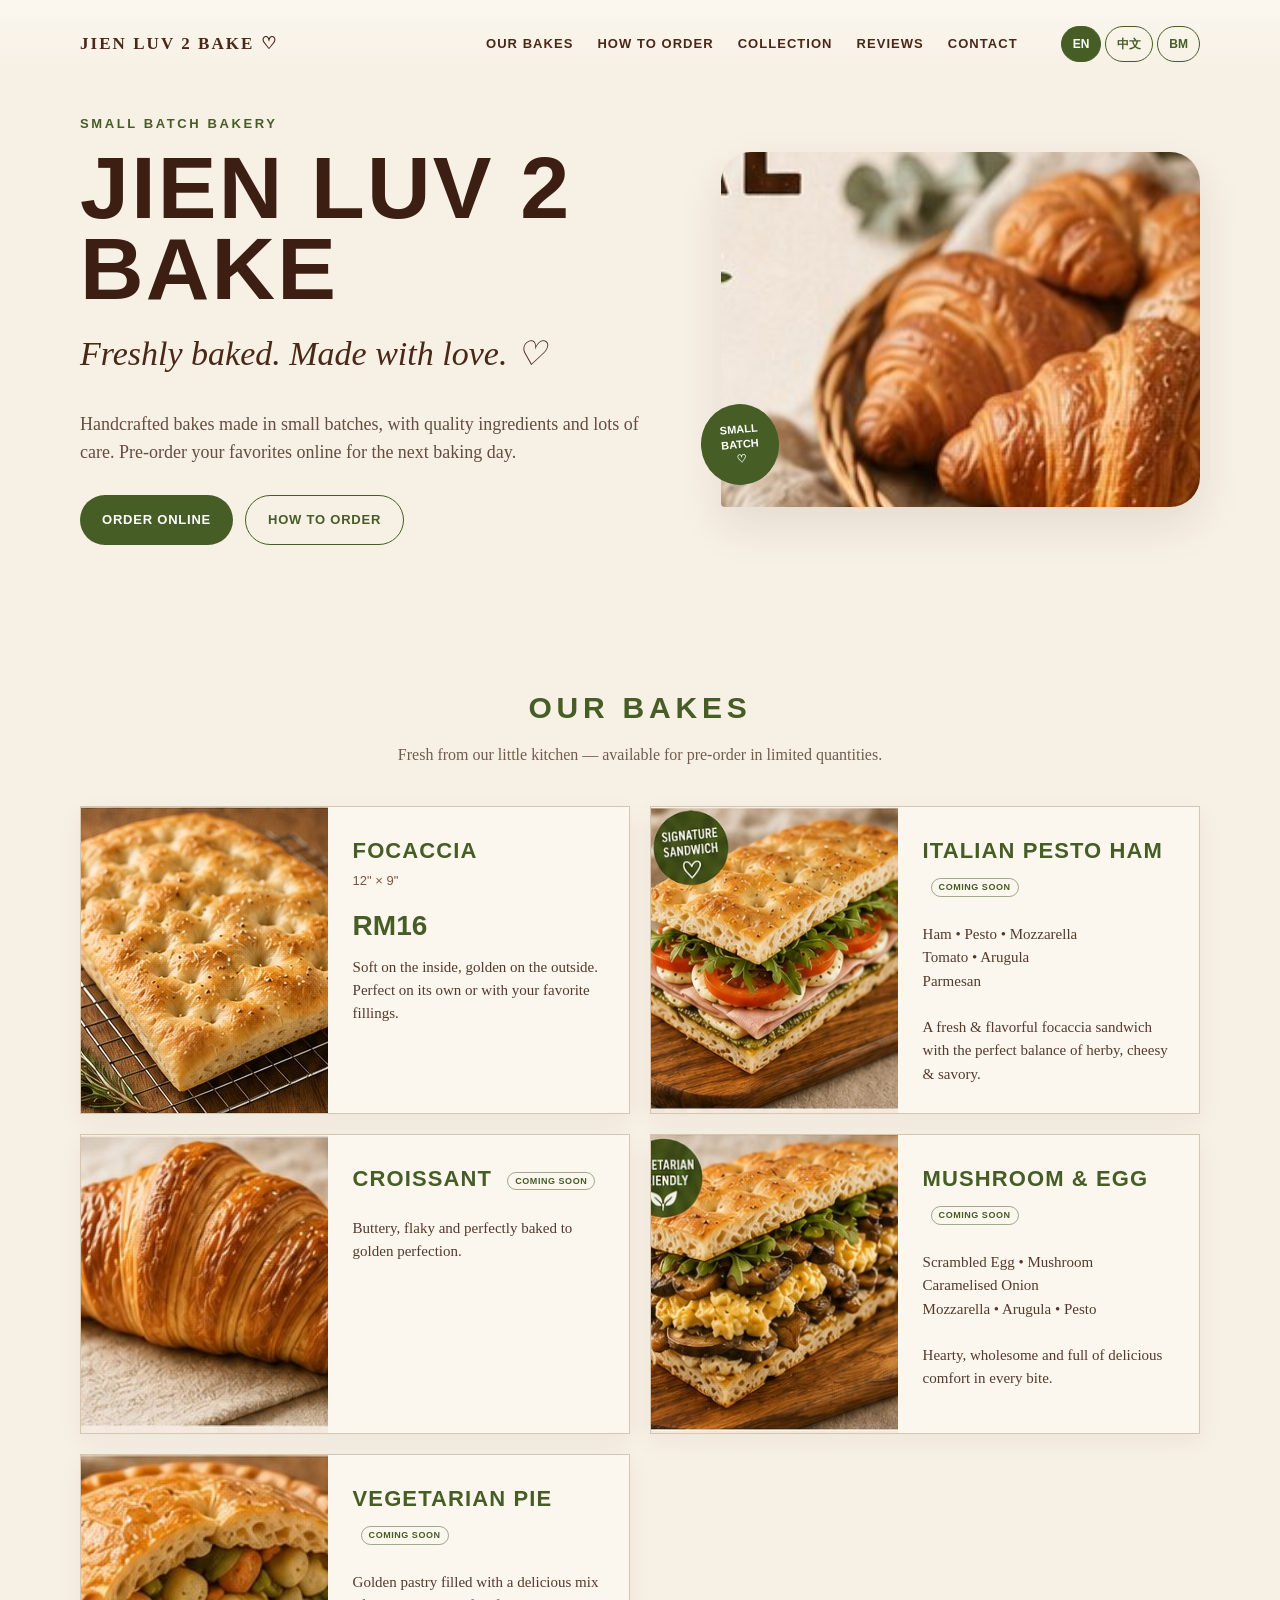
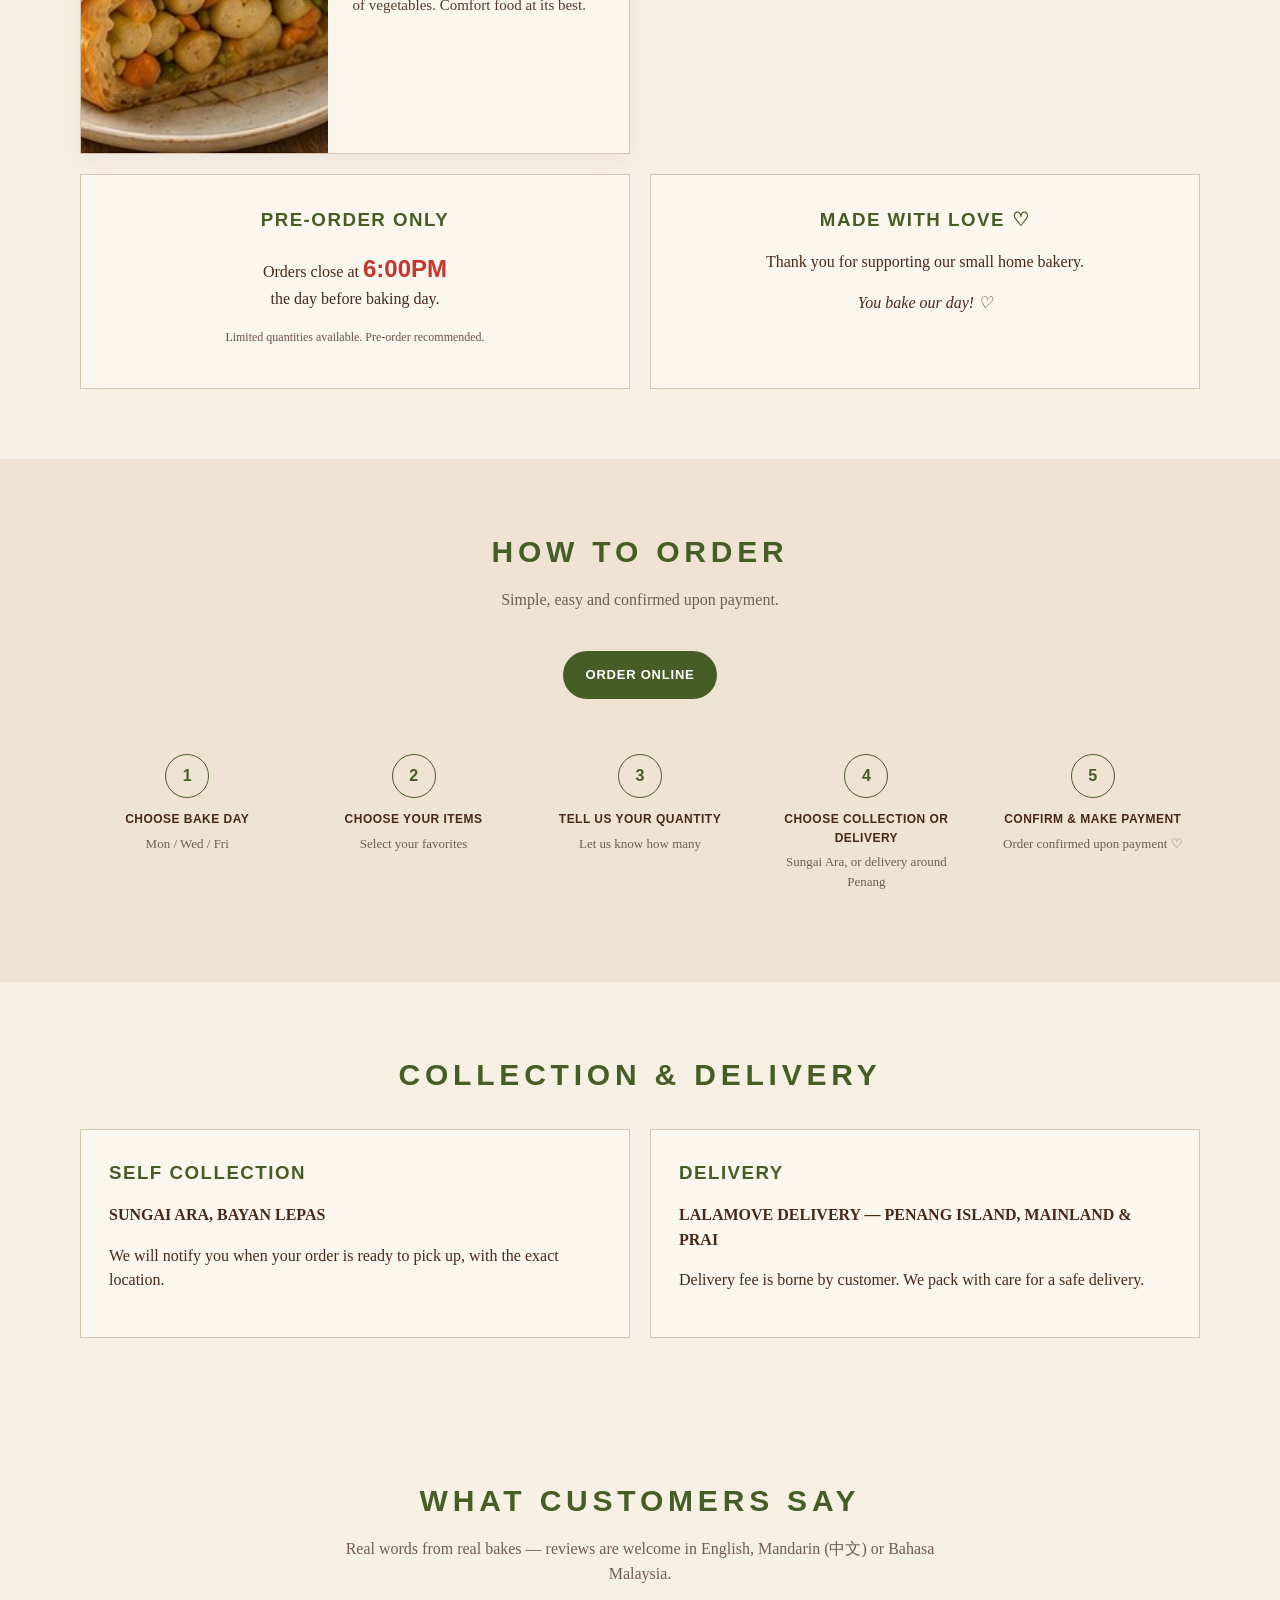
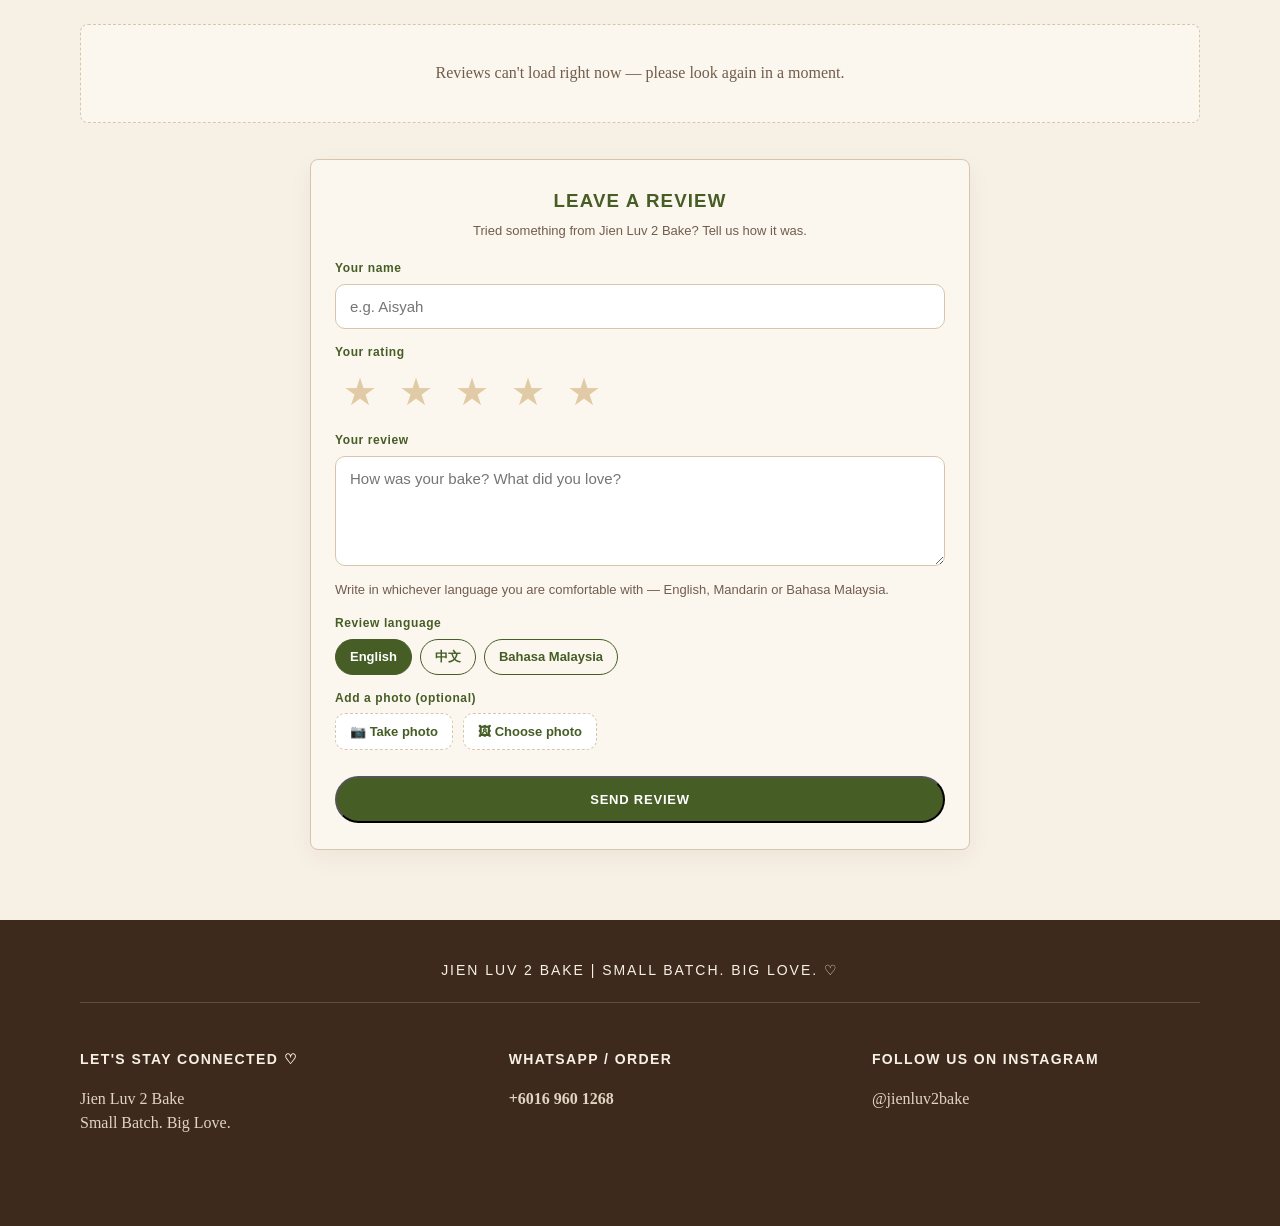
==== commit 8001a350: "v583: who can read it, and the words that were wrong Your words: "go ahead with accessibility and la" ====
--- a/index.html
+++ b/index.html
@@ -123,17 +123,19 @@
 .r-nav{display:flex;align-items:center;justify-content:center;gap:16px;margin-top:18px}
 .r-btn{width:40px;height:40px;border-radius:50%;border:1px solid var(--green);background:var(--paper);color:var(--green);font-size:20px;line-height:1;cursor:pointer;font-family:Arial,sans-serif;padding:0}
 .r-btn:hover{background:var(--green);color:#fff}
-.r-dots{display:flex;gap:8px}
+.r-dots{display:flex;gap:8px;flex-wrap:wrap;justify-content:center}
 /* ⚠️ A 10px dot is a 10px tap target. The BUTTON is 36px and the dot is drawn inside it, so the
    look is unchanged and the target meets the app's own 36px floor. */
-.r-dot{width:36px;height:36px;border:none;background:transparent;padding:0;cursor:pointer;position:relative;border-radius:50%}
-.r-dot::after{content:"";position:absolute;inset:13px;border-radius:50%;background:#d6c09e}
+/* ⚠️⚠️ A DOT MAY NOT SHRINK BELOW ITS 36px TARGET (v583): as reviews were added the flex row squeezed the
+   buttons, and by about ten the dot computed to ZERO wide. ⭐ It keeps its size and the row wraps. */
+.r-dot{width:36px;height:36px;flex:0 0 36px;border:none;background:transparent;padding:0;cursor:pointer;position:relative;border-radius:50%}
+.r-dot::after{content:"";position:absolute;inset:13px;border-radius:50%;background:#8a7355} /* 4.21:1 unselected — was 1.65 (v583) */
 .r-dot.is-on::after{background:var(--green)}
 
 .r-live{border:0;clip:rect(0 0 0 0);height:1px;margin:-1px;overflow:hidden;padding:0;position:absolute;width:1px}
 .review-card{background:var(--paper);border:1px solid var(--line);border-radius:8px;padding:22px 20px;box-shadow:0 8px 24px rgba(73,43,25,.05);display:flex;flex-direction:column}
 .review-card-photo{display:block;max-width:100%;max-height:340px;width:auto;height:auto;margin:0 auto 14px;border-radius:8px}
-.review-card-stars{color:#d9a62e;font-family:Arial,sans-serif;font-size:21px;letter-spacing:4px;line-height:1.2}
+.review-card-stars{color:#95680f;font-family:Arial,sans-serif;font-size:21px;letter-spacing:4px;line-height:1.2}
 .review-card-msg{margin:10px 0 0;font-size:15px;color:#553a2b;white-space:pre-wrap}
 .review-card-name{margin:14px 0 0;font-family:Arial,sans-serif;font-size:13px;font-weight:700;color:var(--green);letter-spacing:.03em}
 .review-card-meta{font-family:Arial,sans-serif;font-size:12px;color:var(--muted);margin:2px 0 0}
@@ -340,8 +342,11 @@
       <label class="flabel" for="rv-name" data-i18n="nameLabel">Your name</label>
       <input class="field-input" id="rv-name" name="name" type="text" maxlength="60" autocomplete="name" placeholder="e.g. Aisyah" data-i18n-ph="namePh">
 
-      <label class="flabel" for="rv-stars" data-i18n="ratingLabel">Your rating</label>
-      <div class="rv-stars" id="rv-stars" role="group" aria-label="Star rating, 1 to 5" data-i18n-aria="rvStarsAria">
+      <!-- ⚠️⚠️ A <label for> MUST POINT AT A FORM CONTROL, AND `rv-stars` IS A DIV (v583): ⚠️ the label was
+           never attached to anything, so a screen reader announced the group by its own aria-label and the
+           visible words "Your rating" named no control. ⭐ The words become the group's name instead. -->
+      <span class="flabel" id="rv-stars-label" data-i18n="ratingLabel">Your rating</span>
+      <div class="rv-stars" id="rv-stars" role="group" aria-labelledby="rv-stars-label">
         <button type="button" data-val="1" aria-label="1 star" data-i18n-aria="rvStar1">★</button>
         <button type="button" data-val="2" aria-label="2 stars" data-i18n-aria="rvStar2">★</button>
         <button type="button" data-val="3" aria-label="3 stars" data-i18n-aria="rvStar3">★</button>
@@ -353,8 +358,8 @@
       <textarea class="field-input" id="rv-message" name="message" maxlength="400" rows="4" placeholder="How was your bake? What did you love?" data-i18n-ph="msgPh"></textarea>
       <p class="review-note" style="text-align:left;margin:6px 0 0" data-i18n="msgNote">Write in whichever language you are comfortable with — English, Mandarin or Bahasa Malaysia.</p>
 
-      <label class="flabel" for="rv-langs" data-i18n="langLabel">Review language</label>
-      <div class="rv-langs" id="rv-langs">
+      <span class="flabel" id="rv-langs-label" data-i18n="langLabel">Review language</span>
+      <div class="rv-langs" id="rv-langs" role="group" aria-labelledby="rv-langs-label">
         <button type="button" class="rv-lang is-on" data-lang="en">English</button>
         <button type="button" class="rv-lang" data-lang="zh">中文</button>
         <button type="button" class="rv-lang" data-lang="ms">Bahasa Malaysia</button>
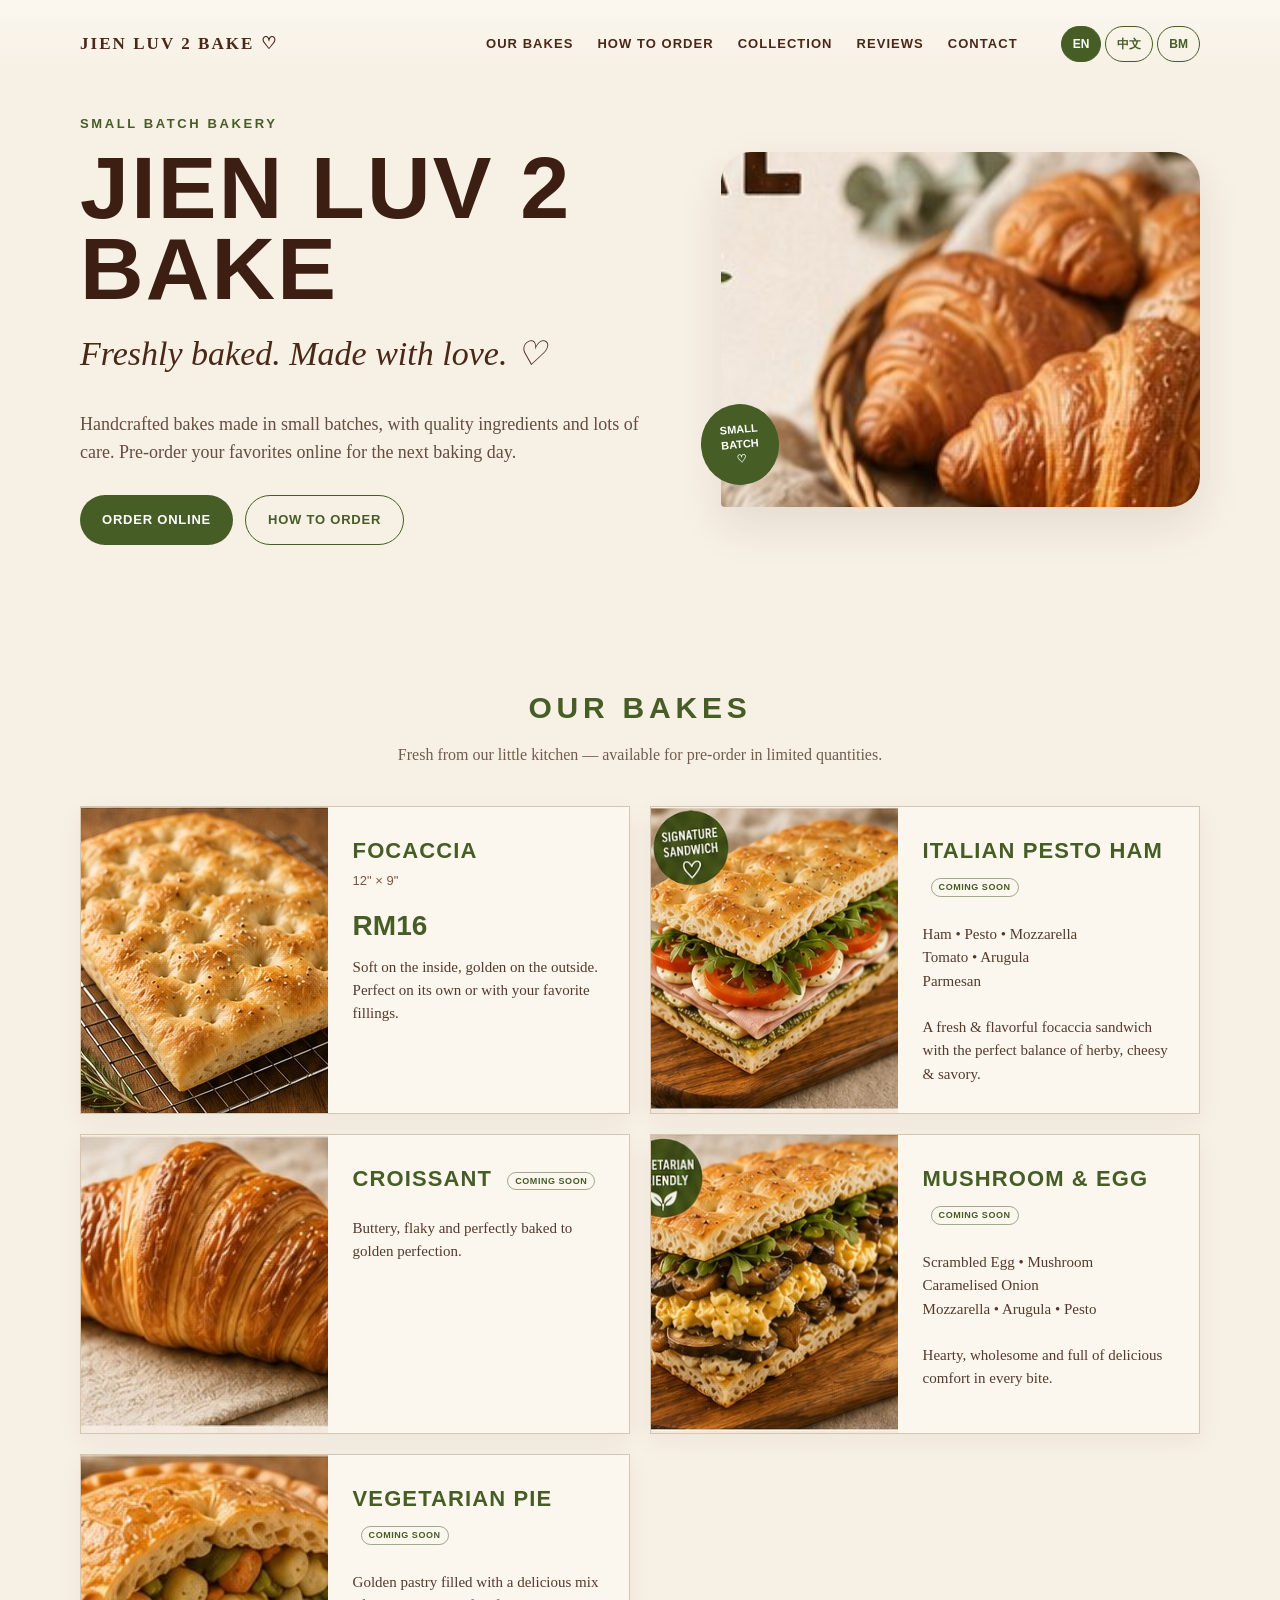
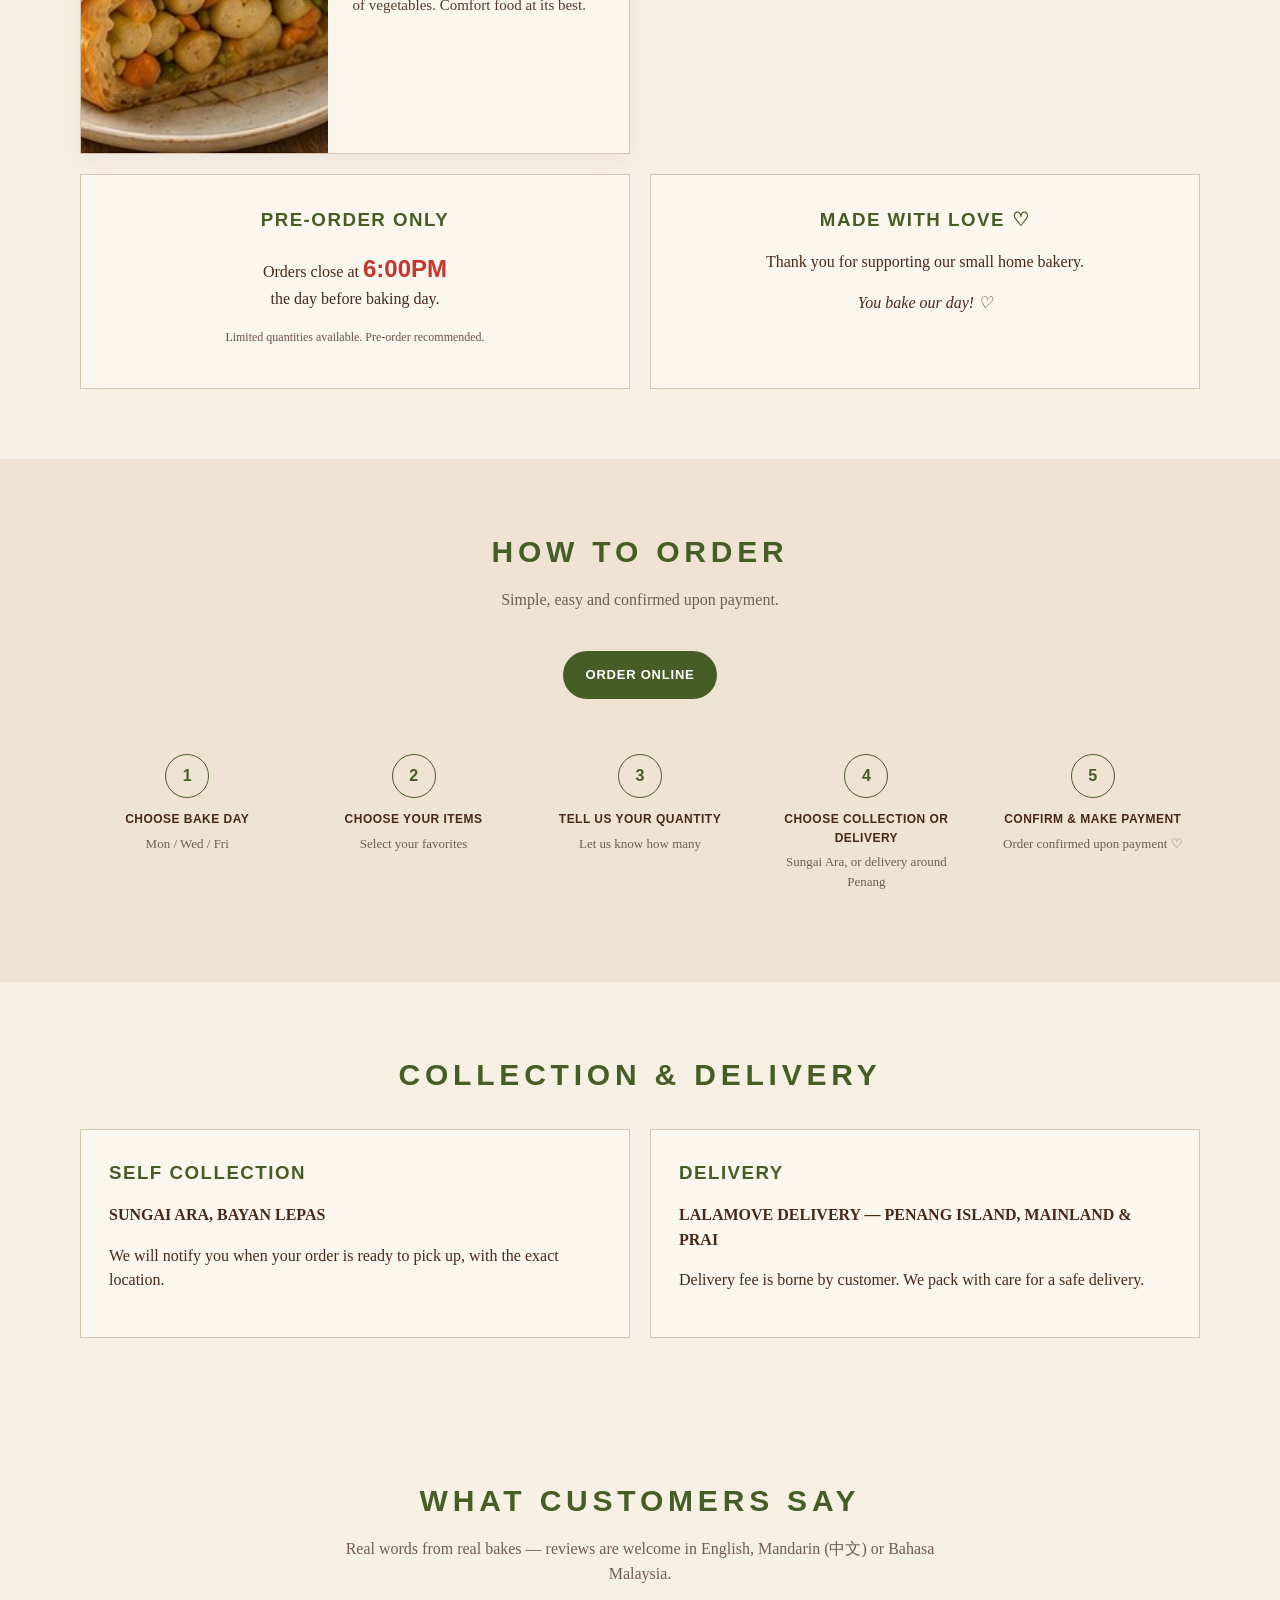
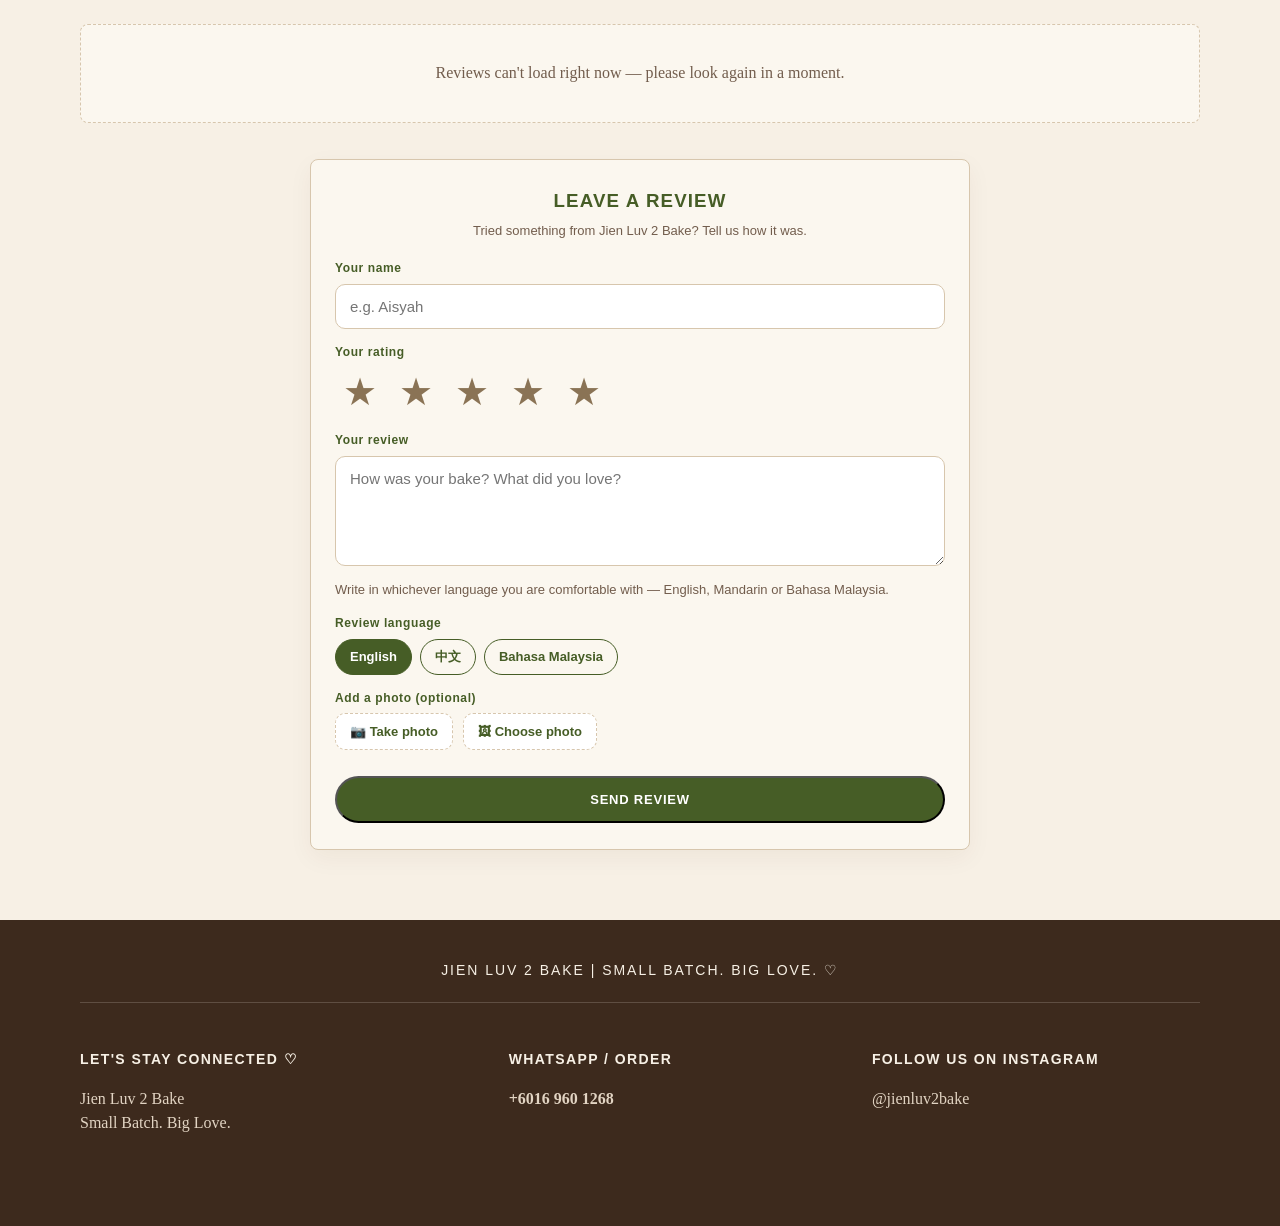
==== commit 9e281c9d: "v593: the homepage price you pick, and what a screen reader hears 1. The homepage card now follows t" ====
--- a/index.html
+++ b/index.html
@@ -146,8 +146,10 @@
 .field-input{width:100%;border:1px solid var(--line);border-radius:10px;padding:13px 14px;font-family:Arial,sans-serif;font-size:15px;background:#fff;color:var(--brown)}
 textarea.field-input{resize:vertical;min-height:110px}
 .rv-stars{display:flex;gap:6px}
-.rv-stars button{font-size:38px;line-height:1;width:50px;height:50px;border:none;background:none;color:#e0cba6;cursor:pointer;padding:0}
-.rv-stars button.is-on{color:#d9a62e}
+/* ⚠️ THE STAR COLOURS WERE 1.48:1 AND 2.08:1 ON THE PAPER (v593) — a one-star customer could not see which
+   stars were lit, because the control owes 3:1. ⭐ #8a7355 (4.2:1) and #95680f (4.6:1) clear it. */
+.rv-stars button{font-size:38px;line-height:1;width:50px;height:50px;border:none;background:none;color:#8a7355;cursor:pointer;padding:0}
+.rv-stars button.is-on{color:#95680f}
 .rv-langs{display:flex;flex-wrap:wrap;gap:8px}
 .rv-lang{border:1px solid var(--green);background:none;color:var(--green);font-family:Arial,sans-serif;font-size:13px;font-weight:700;border-radius:999px;padding:8px 14px;cursor:pointer}
 .rv-lang.is-on{background:var(--green);color:#fff}
@@ -233,7 +235,7 @@
         <div class="product-info">
           <div class="eyebrow"><span data-i18n="p1Name">FOCACCIA</span></div>
           <div class="size" data-i18n="p1Size">12" × 9"</div>
-          <div class="price">RM16</div>
+          <div class="price" data-price="focaccia">RM16</div>
           <p data-i18n="p1Desc">Soft on the inside, golden on the outside. Perfect on its own or with your favorite fillings.</p>
         </div>
       </article>
@@ -360,9 +362,9 @@
 
       <span class="flabel" id="rv-langs-label" data-i18n="langLabel">Review language</span>
       <div class="rv-langs" id="rv-langs" role="group" aria-labelledby="rv-langs-label">
-        <button type="button" class="rv-lang is-on" data-lang="en">English</button>
-        <button type="button" class="rv-lang" data-lang="zh">中文</button>
-        <button type="button" class="rv-lang" data-lang="ms">Bahasa Malaysia</button>
+        <button type="button" class="rv-lang is-on" data-lang="en" aria-pressed="true">English</button>
+        <button type="button" class="rv-lang" data-lang="zh" aria-pressed="false">中文</button>
+        <button type="button" class="rv-lang" data-lang="ms" aria-pressed="false">Bahasa Malaysia</button>
       </div>
 
       <label class="flabel" for="rv-photo-take" data-i18n="photoLabel">Add a photo (optional)</label>
@@ -378,7 +380,7 @@
       <button type="submit" class="btn btn-primary" id="rv-submit" data-i18n="rvSubmit">SEND REVIEW</button>
     </form>
 
-    <div class="review-thanks" id="review-thanks" hidden></div>
+    <div class="review-thanks" id="review-thanks" role="status" hidden></div>
   </div>
 </section>
 </main>
